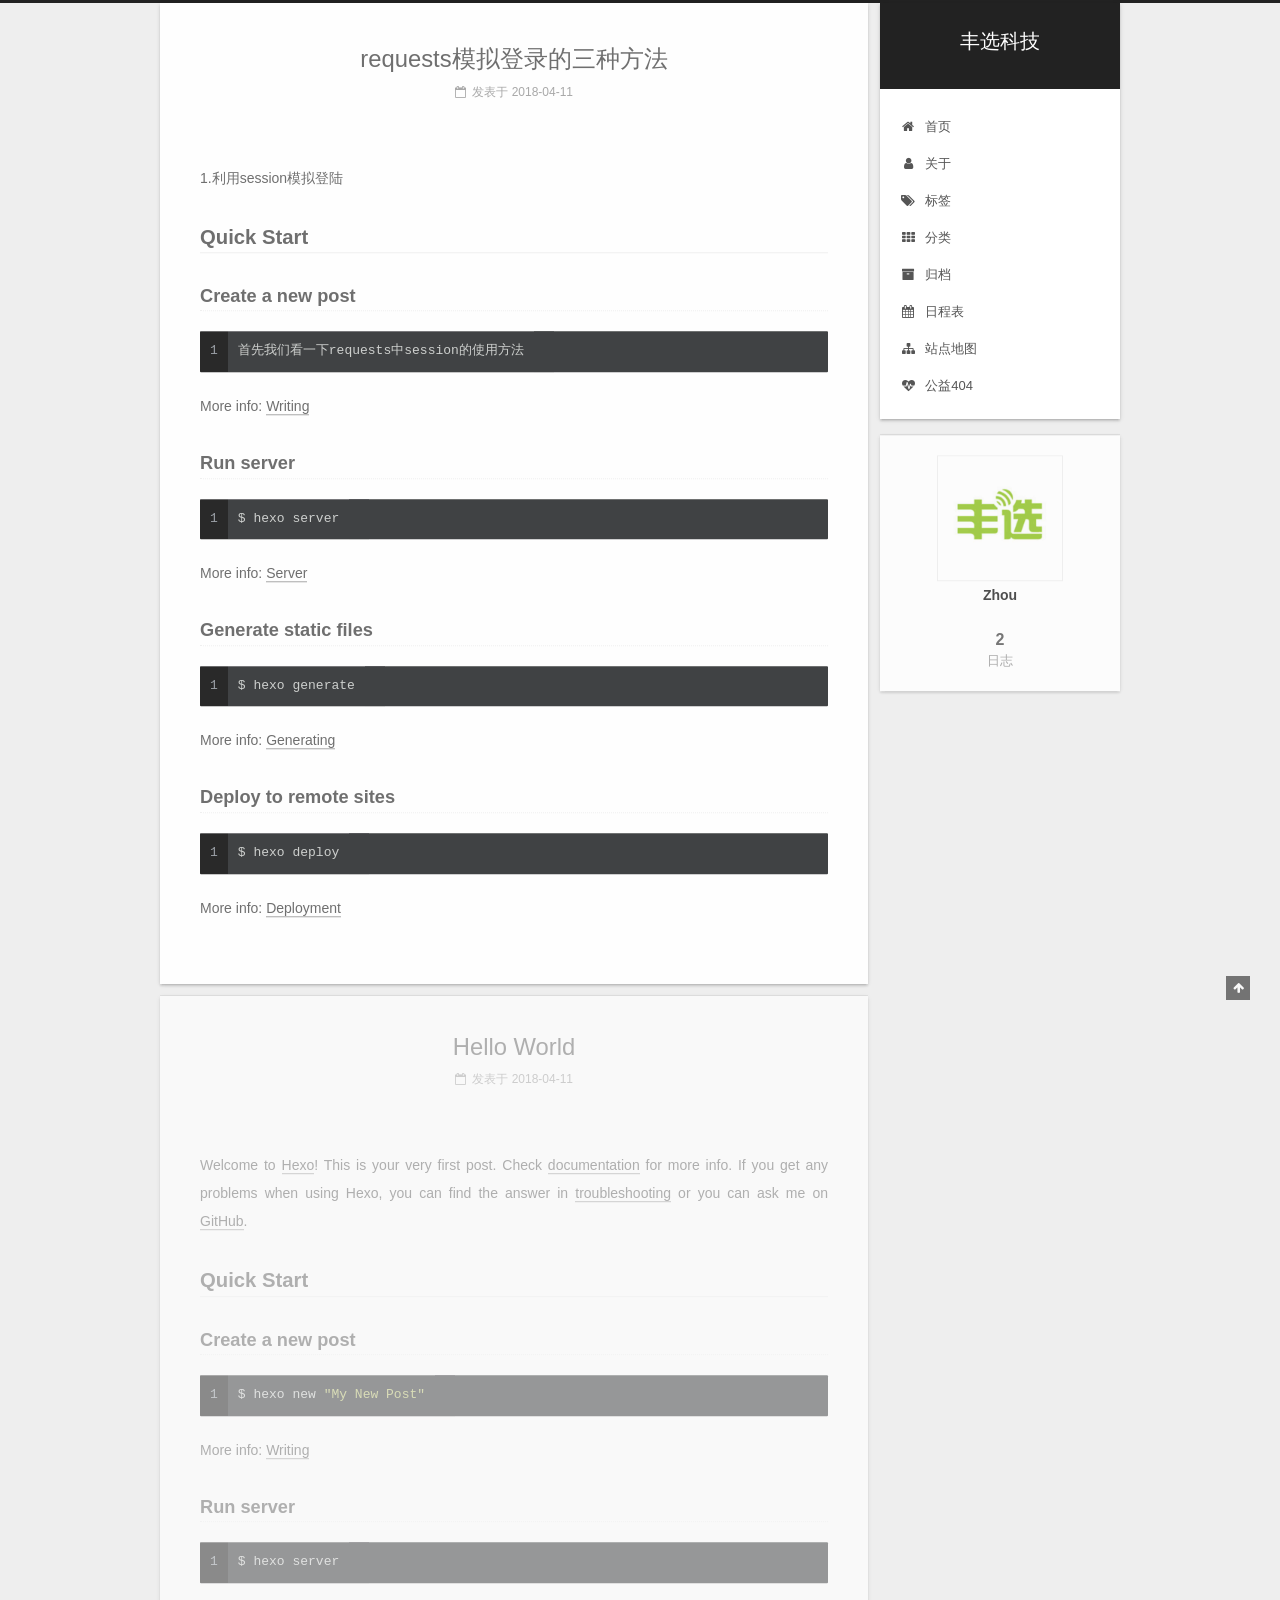
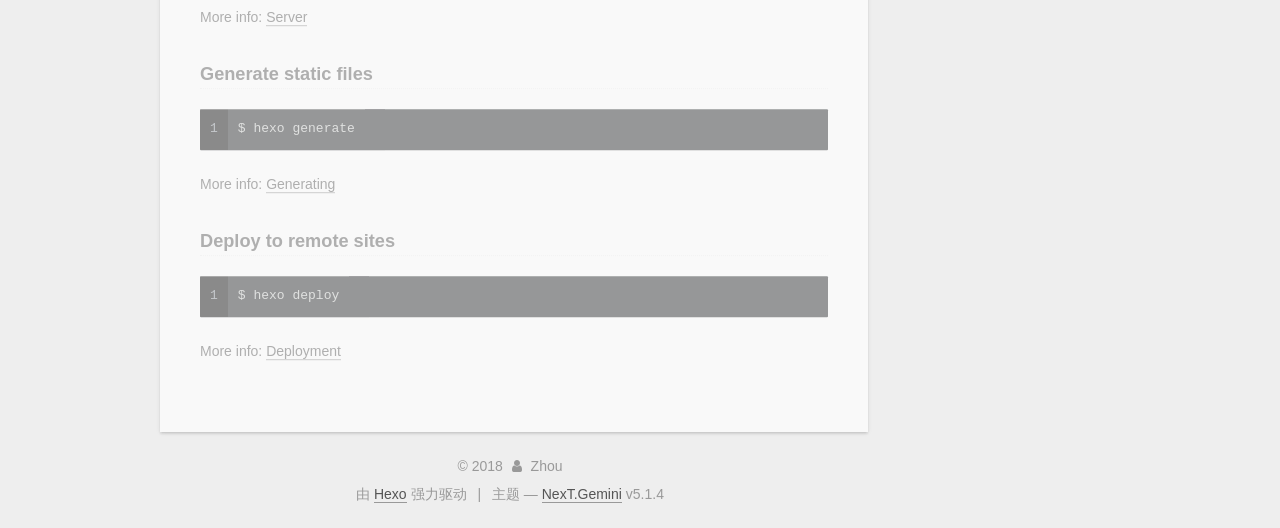
==== index.html @ ca6ec71e "Site updated: 2018-04-11 14:14:42" ====
<!DOCTYPE html>



  


<html class="theme-next gemini use-motion" lang="zh-Hans">
<head>
  <meta charset="UTF-8"/>
<meta http-equiv="X-UA-Compatible" content="IE=edge" />
<meta name="viewport" content="width=device-width, initial-scale=1, maximum-scale=1"/>
<meta name="theme-color" content="#222">









<meta http-equiv="Cache-Control" content="no-transform" />
<meta http-equiv="Cache-Control" content="no-siteapp" />
















  
  
  <link href="/lib/fancybox/source/jquery.fancybox.css?v=2.1.5" rel="stylesheet" type="text/css" />







<link href="/lib/font-awesome/css/font-awesome.min.css?v=4.6.2" rel="stylesheet" type="text/css" />

<link href="/css/main.css?v=5.1.4" rel="stylesheet" type="text/css" />


  <link rel="apple-touch-icon" sizes="180x180" href="/images/apple-touch-icon-next.png?v=5.1.4">


  <link rel="icon" type="image/png" sizes="32x32" href="/images/favicon-32x32-next.png?v=5.1.4">


  <link rel="icon" type="image/png" sizes="16x16" href="/images/favicon-16x16-next.png?v=5.1.4">


  <link rel="mask-icon" href="/images/logo.svg?v=5.1.4" color="#222">





  <meta name="keywords" content="Hexo, NexT" />










<meta property="og:type" content="website">
<meta property="og:title" content="丰选科技">
<meta property="og:url" content="http://yoursite.com/index.html">
<meta property="og:site_name" content="丰选科技">
<meta property="og:locale" content="zh-Hans">
<meta name="twitter:card" content="summary">
<meta name="twitter:title" content="丰选科技">



<script type="text/javascript" id="hexo.configurations">
  var NexT = window.NexT || {};
  var CONFIG = {
    root: '/',
    scheme: 'Gemini',
    version: '5.1.4',
    sidebar: {"position":"right","display":"post","offset":12,"b2t":false,"scrollpercent":false,"onmobile":false},
    fancybox: true,
    tabs: true,
    motion: {"enable":true,"async":false,"transition":{"post_block":"fadeIn","post_header":"slideDownIn","post_body":"slideDownIn","coll_header":"slideLeftIn","sidebar":"slideUpIn"}},
    duoshuo: {
      userId: '0',
      author: '博主'
    },
    algolia: {
      applicationID: '',
      apiKey: '',
      indexName: '',
      hits: {"per_page":10},
      labels: {"input_placeholder":"Search for Posts","hits_empty":"We didn't find any results for the search: ${query}","hits_stats":"${hits} results found in ${time} ms"}
    }
  };
</script>



  <link rel="canonical" href="http://yoursite.com/"/>





  <title>丰选科技</title>
  








</head>

<body itemscope itemtype="http://schema.org/WebPage" lang="zh-Hans">

  
  
    
  

  <div class="container sidebar-position-right 
  page-home">
    <div class="headband"></div>

    <header id="header" class="header" itemscope itemtype="http://schema.org/WPHeader">
      <div class="header-inner"><div class="site-brand-wrapper">
  <div class="site-meta ">
    

    <div class="custom-logo-site-title">
      <a href="/"  class="brand" rel="start">
        <span class="logo-line-before"><i></i></span>
        <span class="site-title">丰选科技</span>
        <span class="logo-line-after"><i></i></span>
      </a>
    </div>
      
        <p class="site-subtitle"></p>
      
  </div>

  <div class="site-nav-toggle">
    <button>
      <span class="btn-bar"></span>
      <span class="btn-bar"></span>
      <span class="btn-bar"></span>
    </button>
  </div>
</div>

<nav class="site-nav">
  

  
    <ul id="menu" class="menu">
      
        
        <li class="menu-item menu-item-home">
          <a href="/" rel="section">
            
              <i class="menu-item-icon fa fa-fw fa-home"></i> <br />
            
            首页
          </a>
        </li>
      
        
        <li class="menu-item menu-item-about">
          <a href="/about/" rel="section">
            
              <i class="menu-item-icon fa fa-fw fa-user"></i> <br />
            
            关于
          </a>
        </li>
      
        
        <li class="menu-item menu-item-tags">
          <a href="/tags/" rel="section">
            
              <i class="menu-item-icon fa fa-fw fa-tags"></i> <br />
            
            标签
          </a>
        </li>
      
        
        <li class="menu-item menu-item-categories">
          <a href="/categories/" rel="section">
            
              <i class="menu-item-icon fa fa-fw fa-th"></i> <br />
            
            分类
          </a>
        </li>
      
        
        <li class="menu-item menu-item-archives">
          <a href="/archives/" rel="section">
            
              <i class="menu-item-icon fa fa-fw fa-archive"></i> <br />
            
            归档
          </a>
        </li>
      
        
        <li class="menu-item menu-item-schedule">
          <a href="/schedule/" rel="section">
            
              <i class="menu-item-icon fa fa-fw fa-calendar"></i> <br />
            
            日程表
          </a>
        </li>
      
        
        <li class="menu-item menu-item-sitemap">
          <a href="/sitemap.xml" rel="section">
            
              <i class="menu-item-icon fa fa-fw fa-sitemap"></i> <br />
            
            站点地图
          </a>
        </li>
      
        
        <li class="menu-item menu-item-commonweal">
          <a href="/404/" rel="section">
            
              <i class="menu-item-icon fa fa-fw fa-heartbeat"></i> <br />
            
            公益404
          </a>
        </li>
      

      
    </ul>
  

  
</nav>



 </div>
    </header>

    <main id="main" class="main">
      <div class="main-inner">
        <div class="content-wrap">
          <div id="content" class="content">
            
  <section id="posts" class="posts-expand">
    
      

  

  
  
  

  <article class="post post-type-normal" itemscope itemtype="http://schema.org/Article">
  
  
  
  <div class="post-block">
    <link itemprop="mainEntityOfPage" href="http://yoursite.com/2018/04/11/session/">

    <span hidden itemprop="author" itemscope itemtype="http://schema.org/Person">
      <meta itemprop="name" content="Zhou">
      <meta itemprop="description" content="">
      <meta itemprop="image" content="/uploads/touxiang.jpg">
    </span>

    <span hidden itemprop="publisher" itemscope itemtype="http://schema.org/Organization">
      <meta itemprop="name" content="丰选科技">
    </span>

    
      <header class="post-header">

        
        
          <h1 class="post-title" itemprop="name headline">
                
                <a class="post-title-link" href="/2018/04/11/session/" itemprop="url">requests模拟登录的三种方法</a></h1>
        

        <div class="post-meta">
          <span class="post-time">
            
              <span class="post-meta-item-icon">
                <i class="fa fa-calendar-o"></i>
              </span>
              
                <span class="post-meta-item-text">发表于</span>
              
              <time title="创建于" itemprop="dateCreated datePublished" datetime="2018-04-11T11:55:01+08:00">
                2018-04-11
              </time>
            

            

            
          </span>

          

          
            
          

          
          

          

          

          

        </div>
      </header>
    

    
    
    
    <div class="post-body" itemprop="articleBody">

      
      

      
        
          
            <p> 1.利用session模拟登陆</p>
<h2 id="Quick-Start"><a href="#Quick-Start" class="headerlink" title="Quick Start"></a>Quick Start</h2><h3 id="Create-a-new-post"><a href="#Create-a-new-post" class="headerlink" title="Create a new post"></a>Create a new post</h3><figure class="highlight bash"><table><tr><td class="gutter"><pre><span class="line">1</span><br></pre></td><td class="code"><pre><span class="line">首先我们看一下requests中session的使用方法</span><br></pre></td></tr></table></figure>
<p>More info: <a href="https://hexo.io/docs/writing.html" target="_blank" rel="noopener">Writing</a></p>
<h3 id="Run-server"><a href="#Run-server" class="headerlink" title="Run server"></a>Run server</h3><figure class="highlight bash"><table><tr><td class="gutter"><pre><span class="line">1</span><br></pre></td><td class="code"><pre><span class="line">$ hexo server</span><br></pre></td></tr></table></figure>
<p>More info: <a href="https://hexo.io/docs/server.html" target="_blank" rel="noopener">Server</a></p>
<h3 id="Generate-static-files"><a href="#Generate-static-files" class="headerlink" title="Generate static files"></a>Generate static files</h3><figure class="highlight bash"><table><tr><td class="gutter"><pre><span class="line">1</span><br></pre></td><td class="code"><pre><span class="line">$ hexo generate</span><br></pre></td></tr></table></figure>
<p>More info: <a href="https://hexo.io/docs/generating.html" target="_blank" rel="noopener">Generating</a></p>
<h3 id="Deploy-to-remote-sites"><a href="#Deploy-to-remote-sites" class="headerlink" title="Deploy to remote sites"></a>Deploy to remote sites</h3><figure class="highlight bash"><table><tr><td class="gutter"><pre><span class="line">1</span><br></pre></td><td class="code"><pre><span class="line">$ hexo deploy</span><br></pre></td></tr></table></figure>
<p>More info: <a href="https://hexo.io/docs/deployment.html" target="_blank" rel="noopener">Deployment</a></p>

          
        
      
    </div>
    
    
    

    

    

    

    <footer class="post-footer">
      

      

      

      
      
        <div class="post-eof"></div>
      
    </footer>
  </div>
  
  
  
  </article>


    
      

  

  
  
  

  <article class="post post-type-normal" itemscope itemtype="http://schema.org/Article">
  
  
  
  <div class="post-block">
    <link itemprop="mainEntityOfPage" href="http://yoursite.com/2018/04/11/hello-world/">

    <span hidden itemprop="author" itemscope itemtype="http://schema.org/Person">
      <meta itemprop="name" content="Zhou">
      <meta itemprop="description" content="">
      <meta itemprop="image" content="/uploads/touxiang.jpg">
    </span>

    <span hidden itemprop="publisher" itemscope itemtype="http://schema.org/Organization">
      <meta itemprop="name" content="丰选科技">
    </span>

    
      <header class="post-header">

        
        
          <h1 class="post-title" itemprop="name headline">
                
                <a class="post-title-link" href="/2018/04/11/hello-world/" itemprop="url">Hello World</a></h1>
        

        <div class="post-meta">
          <span class="post-time">
            
              <span class="post-meta-item-icon">
                <i class="fa fa-calendar-o"></i>
              </span>
              
                <span class="post-meta-item-text">发表于</span>
              
              <time title="创建于" itemprop="dateCreated datePublished" datetime="2018-04-11T11:30:11+08:00">
                2018-04-11
              </time>
            

            

            
          </span>

          

          
            
          

          
          

          

          

          

        </div>
      </header>
    

    
    
    
    <div class="post-body" itemprop="articleBody">

      
      

      
        
          
            <p>Welcome to <a href="https://hexo.io/" target="_blank" rel="noopener">Hexo</a>! This is your very first post. Check <a href="https://hexo.io/docs/" target="_blank" rel="noopener">documentation</a> for more info. If you get any problems when using Hexo, you can find the answer in <a href="https://hexo.io/docs/troubleshooting.html" target="_blank" rel="noopener">troubleshooting</a> or you can ask me on <a href="https://github.com/hexojs/hexo/issues" target="_blank" rel="noopener">GitHub</a>.</p>
<h2 id="Quick-Start"><a href="#Quick-Start" class="headerlink" title="Quick Start"></a>Quick Start</h2><h3 id="Create-a-new-post"><a href="#Create-a-new-post" class="headerlink" title="Create a new post"></a>Create a new post</h3><figure class="highlight bash"><table><tr><td class="gutter"><pre><span class="line">1</span><br></pre></td><td class="code"><pre><span class="line">$ hexo new <span class="string">"My New Post"</span></span><br></pre></td></tr></table></figure>
<p>More info: <a href="https://hexo.io/docs/writing.html" target="_blank" rel="noopener">Writing</a></p>
<h3 id="Run-server"><a href="#Run-server" class="headerlink" title="Run server"></a>Run server</h3><figure class="highlight bash"><table><tr><td class="gutter"><pre><span class="line">1</span><br></pre></td><td class="code"><pre><span class="line">$ hexo server</span><br></pre></td></tr></table></figure>
<p>More info: <a href="https://hexo.io/docs/server.html" target="_blank" rel="noopener">Server</a></p>
<h3 id="Generate-static-files"><a href="#Generate-static-files" class="headerlink" title="Generate static files"></a>Generate static files</h3><figure class="highlight bash"><table><tr><td class="gutter"><pre><span class="line">1</span><br></pre></td><td class="code"><pre><span class="line">$ hexo generate</span><br></pre></td></tr></table></figure>
<p>More info: <a href="https://hexo.io/docs/generating.html" target="_blank" rel="noopener">Generating</a></p>
<h3 id="Deploy-to-remote-sites"><a href="#Deploy-to-remote-sites" class="headerlink" title="Deploy to remote sites"></a>Deploy to remote sites</h3><figure class="highlight bash"><table><tr><td class="gutter"><pre><span class="line">1</span><br></pre></td><td class="code"><pre><span class="line">$ hexo deploy</span><br></pre></td></tr></table></figure>
<p>More info: <a href="https://hexo.io/docs/deployment.html" target="_blank" rel="noopener">Deployment</a></p>

          
        
      
    </div>
    
    
    

    

    

    

    <footer class="post-footer">
      

      

      

      
      
        <div class="post-eof"></div>
      
    </footer>
  </div>
  
  
  
  </article>


    
  </section>

  


          </div>
          


          

        </div>
        
          
  
  <div class="sidebar-toggle">
    <div class="sidebar-toggle-line-wrap">
      <span class="sidebar-toggle-line sidebar-toggle-line-first"></span>
      <span class="sidebar-toggle-line sidebar-toggle-line-middle"></span>
      <span class="sidebar-toggle-line sidebar-toggle-line-last"></span>
    </div>
  </div>

  <aside id="sidebar" class="sidebar">
    
    <div class="sidebar-inner">

      

      

      <section class="site-overview-wrap sidebar-panel sidebar-panel-active">
        <div class="site-overview">
          <div class="site-author motion-element" itemprop="author" itemscope itemtype="http://schema.org/Person">
            
              <img class="site-author-image" itemprop="image"
                src="/uploads/touxiang.jpg"
                alt="Zhou" />
            
              <p class="site-author-name" itemprop="name">Zhou</p>
              <p class="site-description motion-element" itemprop="description"></p>
          </div>

          <nav class="site-state motion-element">

            
              <div class="site-state-item site-state-posts">
              
                <a href="/archives/">
              
                  <span class="site-state-item-count">2</span>
                  <span class="site-state-item-name">日志</span>
                </a>
              </div>
            

            

            

          </nav>

          

          

          
          

          
          

          

        </div>
      </section>

      

      

    </div>
  </aside>


        
      </div>
    </main>

    <footer id="footer" class="footer">
      <div class="footer-inner">
        <div class="copyright">&copy; <span itemprop="copyrightYear">2018</span>
  <span class="with-love">
    <i class="fa fa-user"></i>
  </span>
  <span class="author" itemprop="copyrightHolder">Zhou</span>

  
</div>


  <div class="powered-by">由 <a class="theme-link" target="_blank" href="https://hexo.io">Hexo</a> 强力驱动</div>



  <span class="post-meta-divider">|</span>



  <div class="theme-info">主题 &mdash; <a class="theme-link" target="_blank" href="https://github.com/iissnan/hexo-theme-next">NexT.Gemini</a> v5.1.4</div>




        







        
      </div>
    </footer>

    
      <div class="back-to-top">
        <i class="fa fa-arrow-up"></i>
        
      </div>
    

    

  </div>

  

<script type="text/javascript">
  if (Object.prototype.toString.call(window.Promise) !== '[object Function]') {
    window.Promise = null;
  }
</script>









  












  
  
    <script type="text/javascript" src="/lib/jquery/index.js?v=2.1.3"></script>
  

  
  
    <script type="text/javascript" src="/lib/fastclick/lib/fastclick.min.js?v=1.0.6"></script>
  

  
  
    <script type="text/javascript" src="/lib/jquery_lazyload/jquery.lazyload.js?v=1.9.7"></script>
  

  
  
    <script type="text/javascript" src="/lib/velocity/velocity.min.js?v=1.2.1"></script>
  

  
  
    <script type="text/javascript" src="/lib/velocity/velocity.ui.min.js?v=1.2.1"></script>
  

  
  
    <script type="text/javascript" src="/lib/fancybox/source/jquery.fancybox.pack.js?v=2.1.5"></script>
  


  


  <script type="text/javascript" src="/js/src/utils.js?v=5.1.4"></script>

  <script type="text/javascript" src="/js/src/motion.js?v=5.1.4"></script>



  
  


  <script type="text/javascript" src="/js/src/affix.js?v=5.1.4"></script>

  <script type="text/javascript" src="/js/src/schemes/pisces.js?v=5.1.4"></script>



  

  


  <script type="text/javascript" src="/js/src/bootstrap.js?v=5.1.4"></script>



  


  




	





  





  












  





  

  

  

  
  

  

  

  

</body>
</html>
---- css/main.css ----
/* normalize.css v3.0.2 | MIT License | git.io/normalize */
html {
  font-family: sans-serif; /* 1 */
  -ms-text-size-adjust: 100%; /* 2 */
  -webkit-text-size-adjust: 100%; /* 2 */
}
body {
  margin: 0;
}
article,
aside,
details,
figcaption,
figure,
footer,
header,
hgroup,
main,
menu,
nav,
section,
summary {
  display: block;
}
audio,
canvas,
progress,
video {
  display: inline-block; /* 1 */
  vertical-align: baseline; /* 2 */
}
audio:not([controls]) {
  display: none;
  height: 0;
}
[hidden],
template {
  display: none;
}
a {
  background-color: transparent;
}
a:active,
a:hover {
  outline: 0;
}
abbr[title] {
  border-bottom: 1px dotted;
}
b,
strong {
  font-weight: bold;
}
dfn {
  font-style: italic;
}
h1 {
  font-size: 2em;
  margin: 0.67em 0;
}
mark {
  background: #ff0;
  color: #000;
}
small {
  font-size: 80%;
}
sub,
sup {
  font-size: 75%;
  line-height: 0;
  position: relative;
  vertical-align: baseline;
}
sup {
  top: -0.5em;
}
sub {
  bottom: -0.25em;
}
img {
  border: 0;
}
svg:not(:root) {
  overflow: hidden;
}
figure {
  margin: 1em 40px;
}
hr {
  -moz-box-sizing: content-box;
  box-sizing: content-box;
  height: 0;
}
pre {
  overflow: auto;
}
code,
kbd,
pre,
samp {
  font-family: monospace, monospace;
  font-size: 1em;
}
button,
input,
optgroup,
select,
textarea {
  color: inherit; /* 1 */
  font: inherit; /* 2 */
  margin: 0; /* 3 */
}
button {
  overflow: visible;
}
button,
select {
  text-transform: none;
}
button,
html input[type="button"],
input[type="reset"],
input[type="submit"] {
  -webkit-appearance: button; /* 2 */
  cursor: pointer; /* 3 */
}
button[disabled],
html input[disabled] {
  cursor: default;
}
button::-moz-focus-inner,
input::-moz-focus-inner {
  border: 0;
  padding: 0;
}
input {
  line-height: normal;
}
input[type="checkbox"],
input[type="radio"] {
  box-sizing: border-box; /* 1 */
  padding: 0; /* 2 */
}
input[type="number"]::-webkit-inner-spin-button,
input[type="number"]::-webkit-outer-spin-button {
  height: auto;
}
input[type="search"] {
  -webkit-appearance: textfield; /* 1 */
  -moz-box-sizing: content-box;
  -webkit-box-sizing: content-box; /* 2 */
  box-sizing: content-box;
}
input[type="search"]::-webkit-search-cancel-button,
input[type="search"]::-webkit-search-decoration {
  -webkit-appearance: none;
}
fieldset {
  border: 1px solid #c0c0c0;
  margin: 0 2px;
  padding: 0.35em 0.625em 0.75em;
}
legend {
  border: 0; /* 1 */
  padding: 0; /* 2 */
}
textarea {
  overflow: auto;
}
optgroup {
  font-weight: bold;
}
table {
  border-collapse: collapse;
  border-spacing: 0;
}
td,
th {
  padding: 0;
}
::selection {
  background: #262a30;
  color: #fff;
}
body {
  position: relative;
  font-family: 'Lato', "PingFang SC", "Microsoft YaHei", sans-serif;
  font-size: 14px;
  line-height: 2;
  color: #555;
  background: #eee;
}
@media (max-width: 767px) {
  body {
    padding-right: 0 !important;
  }
}
@media (min-width: 768px) and (max-width: 991px) {
  body {
    padding-right: 0 !important;
  }
}
@media (min-width: 1600px) {
  body {
    font-size: 16px;
  }
}
h1,
h2,
h3,
h4,
h5,
h6 {
  margin: 0;
  padding: 0;
  font-weight: bold;
  line-height: 1.5;
  font-family: 'Lato', "PingFang SC", "Microsoft YaHei", sans-serif;
}
h2,
h3,
h4,
h5,
h6 {
  margin: 20px 0 15px;
}
h1 {
  font-size: 22px;
}
@media (max-width: 767px) {
  h1 {
    font-size: 18px;
  }
}
h2 {
  font-size: 20px;
}
@media (max-width: 767px) {
  h2 {
    font-size: 16px;
  }
}
h3 {
  font-size: 18px;
}
@media (max-width: 767px) {
  h3 {
    font-size: 14px;
  }
}
h4 {
  font-size: 16px;
}
@media (max-width: 767px) {
  h4 {
    font-size: 12px;
  }
}
h5 {
  font-size: 14px;
}
@media (max-width: 767px) {
  h5 {
    font-size: 10px;
  }
}
h6 {
  font-size: 12px;
}
@media (max-width: 767px) {
  h6 {
    font-size: 8px;
  }
}
p {
  margin: 0 0 20px 0;
}
a {
  color: #555;
  text-decoration: none;
  outline: none;
  border-bottom: 1px solid #999;
  word-wrap: break-word;
}
a:hover {
  color: #222;
  border-bottom-color: #222;
}
blockquote {
  margin: 0;
  padding: 0;
}
img {
  display: block;
  margin: auto;
  max-width: 100%;
  height: auto;
}
hr {
  margin: 40px 0;
  height: 3px;
  border: none;
  background-color: #ddd;
  background-image: repeating-linear-gradient(-45deg, #fff, #fff 4px, transparent 4px, transparent 8px);
}
blockquote {
  padding: 0 15px;
  color: #666;
  border-left: 4px solid #ddd;
}
blockquote cite::before {
  content: "-";
  padding: 0 5px;
}
dt {
  font-weight: 700;
}
dd {
  margin: 0;
  padding: 0;
}
kbd {
  border: 1px solid #ccc;
  border-radius: 0.2em;
  box-shadow: 0.1em 0.1em 0.2em rgba(0,0,0,0.1);
  background-color: #f9f9f9;
  font-family: inherit;
  background-image: -webkit-linear-gradient(top, #eee, #fff, #eee);
  padding: 0.1em 0.3em;
  white-space: nowrap;
}
.text-left {
  text-align: left;
}
.text-center {
  text-align: center;
}
.text-right {
  text-align: right;
}
.text-justify {
  text-align: justify;
}
.text-nowrap {
  white-space: nowrap;
}
.text-lowercase {
  text-transform: lowercase;
}
.text-uppercase {
  text-transform: uppercase;
}
.text-capitalize {
  text-transform: capitalize;
}
.center-block {
  display: block;
  margin-left: auto;
  margin-right: auto;
}
.clearfix:before,
.clearfix:after {
  content: " ";
  display: table;
}
.clearfix:after {
  clear: both;
}
.pullquote {
  width: 45%;
}
.pullquote.left {
  float: left;
  margin-left: 5px;
  margin-right: 10px;
}
.pullquote.right {
  float: right;
  margin-left: 10px;
  margin-right: 5px;
}
.affix.affix.affix {
  position: fixed;
}
.translation {
  margin-top: -20px;
  font-size: 14px;
  color: #999;
}
.scrollbar-measure {
  width: 100px;
  height: 100px;
  overflow: scroll;
  position: absolute;
  top: -9999px;
}
.use-motion .motion-element {
  opacity: 0;
}
table {
  margin: 20px 0;
  width: 100%;
  border-collapse: collapse;
  border-spacing: 0;
  border: 1px solid #ddd;
  font-size: 14px;
  table-layout: fixed;
  word-wrap: break-all;
}
table>tbody>tr:nth-of-type(odd) {
  background-color: #f9f9f9;
}
table>tbody>tr:hover {
  background-color: #f5f5f5;
}
caption,
th,
td {
  padding: 8px;
  text-align: left;
  vertical-align: middle;
  font-weight: normal;
}
th,
td {
  border-bottom: 3px solid #ddd;
  border-right: 1px solid #eee;
}
th {
  padding-bottom: 10px;
  font-weight: 700;
}
td {
  border-bottom-width: 1px;
}
html,
body {
  height: 100%;
}
.container {
  position: relative;
  min-height: 100%;
}
.header-inner {
  margin: 0 auto;
  padding: 100px 0 70px;
  width: calc(100% - 252px);
}
@media (min-width: 1600px) {
  .container .header-inner {
    width: 900px;
  }
}
.main {
  padding-bottom: 150px;
}
.main-inner {
  margin: 0 auto;
  width: calc(100% - 252px);
}
@media (min-width: 1600px) {
  .container .main-inner {
    width: 900px;
  }
}
.footer {
  position: absolute;
  left: 0;
  bottom: 0;
  width: 100%;
  min-height: 50px;
}
.footer-inner {
  box-sizing: border-box;
  margin: 20px auto;
  width: calc(100% - 252px);
}
@media (min-width: 1600px) {
  .container .footer-inner {
    width: 900px;
  }
}
pre,
.highlight {
  overflow: auto;
  margin: 20px 0;
  padding: 0;
  font-size: 13px;
  color: #c5c8c6;
  background: #1d1f21;
  line-height: 1.6;
}
pre,
code {
  font-family: consolas, Menlo, "PingFang SC", "Microsoft YaHei", monospace;
}
code {
  padding: 2px 4px;
  word-wrap: break-word;
  color: #555;
  background: #eee;
  border-radius: 3px;
  font-size: 13px;
}
pre {
  padding: 10px;
}
pre code {
  padding: 0;
  color: #c5c8c6;
  background: none;
  text-shadow: none;
}
.highlight {
  border-radius: 1px;
}
.highlight pre {
  border: none;
  margin: 0;
  padding: 10px 0;
}
.highlight table {
  margin: 0;
  width: auto;
  border: none;
}
.highlight td {
  border: none;
  padding: 0;
}
.highlight figcaption {
  font-size: 1em;
  color: #c5c8c6;
  line-height: 1em;
  margin-bottom: 1em;
}
.highlight figcaption:before,
.highlight figcaption:after {
  content: " ";
  display: table;
}
.highlight figcaption:after {
  clear: both;
}
.highlight figcaption a {
  float: right;
  color: #c5c8c6;
}
.highlight figcaption a:hover {
  border-bottom-color: #c5c8c6;
}
.highlight .gutter pre {
  padding-left: 10px;
  padding-right: 10px;
  color: #888f96;
  text-align: right;
  background-color: #000;
}
.highlight .code pre {
  width: 100%;
  padding-left: 10px;
  padding-right: 10px;
  background-color: #1d1f21;
}
.highlight .line {
  height: 20px;
}
.gutter {
  -webkit-user-select: none;
  -moz-user-select: none;
  -ms-user-select: none;
  user-select: none;
}
.gist table {
  width: auto;
}
.gist table td {
  border: none;
}
pre .deletion {
  background: #008000;
}
pre .addition {
  background: #800000;
}
pre .meta {
  color: #b294bb;
}
pre .comment {
  color: #969896;
}
pre .variable,
pre .attribute,
pre .tag,
pre .regexp,
pre .ruby .constant,
pre .xml .tag .title,
pre .xml .pi,
pre .xml .doctype,
pre .html .doctype,
pre .css .id,
pre .css .class,
pre .css .pseudo {
  color: #c66;
}
pre .number,
pre .preprocessor,
pre .built_in,
pre .literal,
pre .params,
pre .constant,
pre .command {
  color: #de935f;
}
pre .ruby .class .title,
pre .css .rules .attribute,
pre .string,
pre .value,
pre .inheritance,
pre .header,
pre .ruby .symbol,
pre .xml .cdata,
pre .special,
pre .number,
pre .formula {
  color: #b5bd68;
}
pre .title,
pre .css .hexcolor {
  color: #8abeb7;
}
pre .function,
pre .python .decorator,
pre .python .title,
pre .ruby .function .title,
pre .ruby .title .keyword,
pre .perl .sub,
pre .javascript .title,
pre .coffeescript .title {
  color: #81a2be;
}
pre .keyword,
pre .javascript .function {
  color: #b294bb;
}
.full-image.full-image.full-image.full-image {
  border: none;
  max-width: 100%;
  width: auto;
  margin: 20px auto 25px;
}
@media (min-width: 992px) {
  .full-image.full-image.full-image.full-image {
    max-width: none;
    width: 118%;
    margin: 0 -9%;
  }
}
.blockquote-center,
.page-home .post-type-quote blockquote,
.page-post-detail .post-type-quote blockquote {
  position: relative;
  margin: 40px 0;
  padding: 0;
  border-left: none;
  text-align: center;
}
.blockquote-center::before,
.page-home .post-type-quote blockquote::before,
.page-post-detail .post-type-quote blockquote::before,
.blockquote-center::after,
.page-home .post-type-quote blockquote::after,
.page-post-detail .post-type-quote blockquote::after {
  position: absolute;
  content: ' ';
  display: block;
  width: 100%;
  height: 24px;
  opacity: 0.2;
  background-repeat: no-repeat;
  background-position: 0 -6px;
  background-size: 22px 22px;
}
.blockquote-center::before,
.page-home .post-type-quote blockquote::before,
.page-post-detail .post-type-quote blockquote::before {
  top: -20px;
  background-image: url("../images/quote-l.svg");
  border-top: 1px solid #ccc;
}
.blockquote-center::after,
.page-home .post-type-quote blockquote::after,
.page-post-detail .post-type-quote blockquote::after {
  bottom: -20px;
  background-image: url("../images/quote-r.svg");
  border-bottom: 1px solid #ccc;
  background-position: 100% 8px;
}
.blockquote-center p,
.page-home .post-type-quote blockquote p,
.page-post-detail .post-type-quote blockquote p,
.blockquote-center div,
.page-home .post-type-quote blockquote div,
.page-post-detail .post-type-quote blockquote div {
  text-align: center;
}
.post .post-body .group-picture img {
  box-sizing: border-box;
  padding: 0 3px;
  border: none;
}
.post .group-picture-row {
  overflow: hidden;
  margin-top: 6px;
}
.post .group-picture-row:first-child {
  margin-top: 0;
}
.post .group-picture-column {
  float: left;
}
.page-post-detail .post-body .group-picture-column {
  float: none;
  margin-top: 10px;
  width: auto !important;
}
.page-post-detail .post-body .group-picture-column img {
  margin: 0 auto;
}
.page-archive .group-picture-container {
  overflow: hidden;
}
.page-archive .group-picture-row {
  float: left;
}
.page-archive .group-picture-row:first-child {
  margin-top: 6px;
}
.page-archive .group-picture-column {
  max-width: 150px;
  max-height: 150px;
}
.post-body .note {
  position: relative;
  padding: 15px;
  margin-bottom: 20px;
  border: 1px solid #eee;
  border-left-width: 5px;
  border-radius: 3px;
}
.post-body .note h2,
.post-body .note h3,
.post-body .note h4,
.post-body .note h5,
.post-body .note h6 {
  margin-top: 0;
  margin-bottom: 0;
  border-bottom: initial;
  padding-top: 0 !important;
}
.post-body .note p:first-child,
.post-body .note ul:first-child,
.post-body .note ol:first-child,
.post-body .note table:first-child,
.post-body .note pre:first-child,
.post-body .note blockquote:first-child {
  margin-top: 0;
}
.post-body .note p:last-child,
.post-body .note ul:last-child,
.post-body .note ol:last-child,
.post-body .note table:last-child,
.post-body .note pre:last-child,
.post-body .note blockquote:last-child {
  margin-bottom: 0;
}
.post-body .note.default {
  border-left-color: #777;
}
.post-body .note.default h2,
.post-body .note.default h3,
.post-body .note.default h4,
.post-body .note.default h5,
.post-body .note.default h6 {
  color: #777;
}
.post-body .note.primary {
  border-left-color: #6f42c1;
}
.post-body .note.primary h2,
.post-body .note.primary h3,
.post-body .note.primary h4,
.post-body .note.primary h5,
.post-body .note.primary h6 {
  color: #6f42c1;
}
.post-body .note.info {
  border-left-color: #428bca;
}
.post-body .note.info h2,
.post-body .note.info h3,
.post-body .note.info h4,
.post-body .note.info h5,
.post-body .note.info h6 {
  color: #428bca;
}
.post-body .note.success {
  border-left-color: #5cb85c;
}
.post-body .note.success h2,
.post-body .note.success h3,
.post-body .note.success h4,
.post-body .note.success h5,
.post-body .note.success h6 {
  color: #5cb85c;
}
.post-body .note.warning {
  border-left-color: #f0ad4e;
}
.post-body .note.warning h2,
.post-body .note.warning h3,
.post-body .note.warning h4,
.post-body .note.warning h5,
.post-body .note.warning h6 {
  color: #f0ad4e;
}
.post-body .note.danger {
  border-left-color: #d9534f;
}
.post-body .note.danger h2,
.post-body .note.danger h3,
.post-body .note.danger h4,
.post-body .note.danger h5,
.post-body .note.danger h6 {
  color: #d9534f;
}
.post-body .label {
  display: inline;
  padding: 0 2px;
  white-space: nowrap;
}
.post-body .label.default {
  background-color: #f0f0f0;
}
.post-body .label.primary {
  background-color: #efe6f7;
}
.post-body .label.info {
  background-color: #e5f2f8;
}
.post-body .label.success {
  background-color: #e7f4e9;
}
.post-body .label.warning {
  background-color: #fcf6e1;
}
.post-body .label.danger {
  background-color: #fae8eb;
}
.post-body .tabs {
  position: relative;
  display: block;
  margin-bottom: 20px;
  padding-top: 10px;
}
.post-body .tabs ul.nav-tabs {
  margin: 0;
  padding: 0;
  display: flex;
  margin-bottom: -1px;
}
@media (max-width: 413px) {
  .post-body .tabs ul.nav-tabs {
    display: block;
    margin-bottom: 5px;
  }
}
.post-body .tabs ul.nav-tabs li.tab {
  list-style-type: none !important;
  margin: 0 0.25em 0 0;
  border-top: 3px solid transparent;
  border-left: 1px solid transparent;
  border-right: 1px solid transparent;
}
@media (max-width: 413px) {
  .post-body .tabs ul.nav-tabs li.tab {
    margin: initial;
    border-top: 1px solid transparent;
    border-left: 3px solid transparent;
    border-right: 1px solid transparent;
    border-bottom: 1px solid transparent;
  }
}
.post-body .tabs ul.nav-tabs li.tab a {
  outline: 0;
  border-bottom: initial;
  display: block;
  line-height: 1.8em;
  padding: 0.25em 0.75em;
  transition-duration: 0.2s;
  transition-timing-function: ease-out;
  transition-delay: 0s;
}
.post-body .tabs ul.nav-tabs li.tab a i {
  width: 1.285714285714286em;
}
.post-body .tabs ul.nav-tabs li.tab.active {
  border-top: 3px solid #fc6423;
  border-left: 1px solid #ddd;
  border-right: 1px solid #ddd;
  background-color: #fff;
}
@media (max-width: 413px) {
  .post-body .tabs ul.nav-tabs li.tab.active {
    border-top: 1px solid #ddd;
    border-left: 3px solid #fc6423;
    border-right: 1px solid #ddd;
    border-bottom: 1px solid #ddd;
  }
}
.post-body .tabs ul.nav-tabs li.tab.active a {
  cursor: default;
  color: #555;
}
.post-body .tabs .tab-content {
  background-color: #fff;
}
.post-body .tabs .tab-content .tab-pane {
  border: 1px solid #ddd;
  padding: 20px 20px 0 20px;
}
.post-body .tabs .tab-content .tab-pane:not(.active) {
  display: none !important;
}
.post-body .tabs .tab-content .tab-pane.active {
  display: block !important;
}
.btn {
  display: inline-block;
  padding: 0 20px;
  font-size: 14px;
  color: #555;
  background: #fff;
  border: 2px solid #555;
  text-decoration: none;
  border-radius: 2px;
  transition-property: background-color;
  transition-duration: 0.2s;
  transition-timing-function: ease-in-out;
  transition-delay: 0s;
  line-height: 2;
}
.btn:hover {
  border-color: #222;
  color: #fff;
  background: #222;
}
.btn +.btn {
  margin: 0 0 8px 8px;
}
.btn .fa-fw {
  width: 1.285714285714286em;
  text-align: left;
}
.btn-bar {
  display: block;
  width: 22px;
  height: 2px;
  background: #555;
  border-radius: 1px;
}
.btn-bar+.btn-bar {
  margin-top: 4px;
}
.pagination {
  margin: 120px 0 40px;
  text-align: center;
  border-top: 1px solid #eee;
}
.page-number-basic,
.pagination .prev,
.pagination .next,
.pagination .page-number,
.pagination .space {
  display: inline-block;
  position: relative;
  top: -1px;
  margin: 0 10px;
  padding: 0 11px;
}
@media (max-width: 767px) {
  .page-number-basic,
  .pagination .prev,
  .pagination .next,
  .pagination .page-number,
  .pagination .space {
    margin: 0 5px;
  }
}
.pagination .prev,
.pagination .next,
.pagination .page-number {
  border-bottom: 0;
  border-top: 1px solid #eee;
  transition-property: border-color;
  transition-duration: 0.2s;
  transition-timing-function: ease-in-out;
  transition-delay: 0s;
}
.pagination .prev:hover,
.pagination .next:hover,
.pagination .page-number:hover {
  border-top-color: #222;
}
.pagination .space {
  padding: 0;
  margin: 0;
}
.pagination .prev {
  margin-left: 0;
}
.pagination .next {
  margin-right: 0;
}
.pagination .page-number.current {
  color: #fff;
  background: #ccc;
  border-top-color: #ccc;
}
@media (max-width: 767px) {
  .pagination {
    border-top: none;
  }
  .pagination .prev,
  .pagination .next,
  .pagination .page-number {
    margin-bottom: 10px;
    border-top: 0;
    border-bottom: 1px solid #eee;
    padding: 0 10px;
  }
  .pagination .prev:hover,
  .pagination .next:hover,
  .pagination .page-number:hover {
    border-bottom-color: #222;
  }
}
.comments {
  margin: 60px 20px 0;
}
.tag-cloud {
  text-align: center;
}
.tag-cloud a {
  display: inline-block;
  margin: 10px;
}
.back-to-top {
  box-sizing: border-box;
  position: fixed;
  bottom: -100px;
  right: 30px;
  z-index: 1050;
  padding: 0 6px;
  width: 24px;
  background: #222;
  font-size: 12px;
  opacity: 0.6;
  color: #fff;
  cursor: pointer;
  text-align: center;
  -webkit-transform: translateZ(0);
  transition-property: bottom;
  transition-duration: 0.2s;
  transition-timing-function: ease-in-out;
  transition-delay: 0s;
}
@media (min-width: 768px) and (max-width: 991px) {
  .back-to-top {
    display: none !important;
  }
}
@media (max-width: 767px) {
  .back-to-top {
    display: none !important;
  }
}
.back-to-top.back-to-top-on {
  bottom: 30px;
}
.header {
  background: transparent;
}
.header-inner {
  position: relative;
}
.headband {
  height: 3px;
  background: #222;
}
.site-meta {
  margin: 0;
  text-align: center;
}
@media (max-width: 767px) {
  .site-meta {
    text-align: center;
  }
}
.brand {
  position: relative;
  display: inline-block;
  padding: 0 40px;
  color: #fff;
  background: #222;
  border-bottom: none;
}
.brand:hover {
  color: #fff;
}
.logo {
  display: inline-block;
  margin-right: 5px;
  line-height: 36px;
  vertical-align: top;
}
.site-title {
  display: inline-block;
  vertical-align: top;
  line-height: 36px;
  font-size: 20px;
  font-weight: normal;
  font-family: 'Lato', "PingFang SC", "Microsoft YaHei", sans-serif;
}
.site-subtitle {
  margin-top: 10px;
  font-size: 13px;
  color: #ddd;
}
.use-motion .brand {
  opacity: 0;
}
.use-motion .logo,
.use-motion .site-title,
.use-motion .site-subtitle {
  opacity: 0;
  position: relative;
  top: -10px;
}
.site-nav-toggle {
  display: none;
  position: absolute;
  top: 10px;
  left: 10px;
}
@media (max-width: 767px) {
  .site-nav-toggle {
    display: block;
  }
}
.site-nav-toggle button {
  margin-top: 2px;
  padding: 9px 10px;
  background: transparent;
  border: none;
}
@media (max-width: 767px) {
  .site-nav {
    display: none;
    margin: 0 -10px;
    padding: 0 10px;
    clear: both;
    border-top: 1px solid #ddd;
  }
}
@media (min-width: 768px) and (max-width: 991px) {
  .site-nav {
    display: block !important;
  }
}
@media (min-width: 992px) {
  .site-nav {
    display: block !important;
  }
}
.menu {
  margin-top: 20px;
  padding-left: 0;
  text-align: center;
}
.menu .menu-item {
  display: inline-block;
  margin: 0 10px;
  list-style: none;
}
@media screen and (max-width: 767px) {
  .menu .menu-item {
    margin-top: 10px;
  }
}
.menu .menu-item a {
  display: block;
  font-size: 13px;
  line-height: inherit;
  border-bottom: 1px solid transparent;
  transition-property: border-color;
  transition-duration: 0.2s;
  transition-timing-function: ease-in-out;
  transition-delay: 0s;
}
.menu .menu-item a:hover,
.menu-item-active a {
  border-bottom-color: #222;
}
.menu .menu-item .fa {
  margin-right: 5px;
}
.use-motion .menu-item {
  opacity: 0;
}
.post-body {
  font-family: 'Lato', "PingFang SC", "Microsoft YaHei", sans-serif;
}
@media (max-width: 767px) {
  .post-body {
    word-break: break-word;
  }
}
.post-body .fancybox img {
  display: block !important;
  margin: 0 auto;
  cursor: pointer;
  cursor: zoom-in;
  cursor: -webkit-zoom-in;
}
.post-body .image-caption,
.post-body .figure .caption {
  margin: -20px auto 15px;
  text-align: center;
  font-size: 14px;
  color: #999;
  font-weight: bold;
  line-height: 1;
}
.post-sticky-flag {
  display: inline-block;
  font-size: 16px;
  -ms-transform: rotate(30deg);
  -webkit-transform: rotate(30deg);
  -moz-transform: rotate(30deg);
  -ms-transform: rotate(30deg);
  -o-transform: rotate(30deg);
  transform: rotate(30deg);
}
.use-motion .post-block,
.use-motion .pagination,
.use-motion .comments {
  opacity: 0;
}
.use-motion .post-header {
  opacity: 0;
}
.use-motion .post-body {
  opacity: 0;
}
.use-motion .collection-title {
  opacity: 0;
}
.posts-expand {
  padding-top: 40px;
}
@media (max-width: 767px) {
  .posts-expand {
    margin: 0 20px;
  }
  .post-body pre .gutter pre {
    padding-right: 10px;
  }
  .post-body .highlight {
    margin-left: 0px;
    margin-right: 0px;
    padding: 0;
  }
  .post-body .highlight .gutter pre {
    padding-right: 10px;
  }
}
@media (min-width: 992px) {
  .posts-expand .post-body {
    text-align: justify;
  }
}
.posts-expand .post-body h2,
.posts-expand .post-body h3,
.posts-expand .post-body h4,
.posts-expand .post-body h5,
.posts-expand .post-body h6 {
  padding-top: 10px;
}
.posts-expand .post-body h2 .header-anchor,
.posts-expand .post-body h3 .header-anchor,
.posts-expand .post-body h4 .header-anchor,
.posts-expand .post-body h5 .header-anchor,
.posts-expand .post-body h6 .header-anchor {
  float: right;
  margin-left: 10px;
  color: #ccc;
  border-bottom-style: none;
  visibility: hidden;
}
.posts-expand .post-body h2 .header-anchor:hover,
.posts-expand .post-body h3 .header-anchor:hover,
.posts-expand .post-body h4 .header-anchor:hover,
.posts-expand .post-body h5 .header-anchor:hover,
.posts-expand .post-body h6 .header-anchor:hover {
  color: inherit;
}
.posts-expand .post-body h2:hover .header-anchor,
.posts-expand .post-body h3:hover .header-anchor,
.posts-expand .post-body h4:hover .header-anchor,
.posts-expand .post-body h5:hover .header-anchor,
.posts-expand .post-body h6:hover .header-anchor {
  visibility: visible;
}
.posts-expand .post-body ul li {
  list-style: circle;
}
.posts-expand .post-body img {
  box-sizing: border-box;
  margin: auto;
  padding: 3px;
  border: 1px solid #ddd;
}
.posts-expand .post-body .fancybox img {
  margin: 0 auto 25px;
}
@media (max-width: 767px) {
  .posts-collapse {
    margin: 0 20px;
  }
  .posts-collapse .post-title,
  .posts-collapse .post-meta {
    display: block;
    width: auto;
    text-align: left;
  }
}
.posts-collapse {
  position: relative;
  z-index: 1010;
  margin-left: 55px;
}
.posts-collapse::after {
  content: " ";
  position: absolute;
  top: 20px;
  left: 0;
  margin-left: -2px;
  width: 4px;
  height: 100%;
  background: #f5f5f5;
  z-index: -1;
}
@media (max-width: 767px) {
  .posts-collapse {
    margin: 0 20px;
  }
}
.posts-collapse .collection-title {
  position: relative;
  margin: 60px 0;
}
.posts-collapse .collection-title h1,
.posts-collapse .collection-title h2 {
  margin-left: 20px;
}
.posts-collapse .collection-title small {
  color: #bbb;
  margin-left: 5px;
}
.posts-collapse .collection-title::before {
  content: " ";
  position: absolute;
  left: 0;
  top: 50%;
  margin-left: -4px;
  margin-top: -4px;
  width: 8px;
  height: 8px;
  background: #bbb;
  border-radius: 50%;
}
.posts-collapse .post {
  margin: 30px 0;
}
.posts-collapse .post-header {
  position: relative;
  transition-duration: 0.2s;
  transition-timing-function: ease-in-out;
  transition-delay: 0s;
  transition-property: border;
  border-bottom: 1px dashed #ccc;
}
.posts-collapse .post-header::before {
  content: " ";
  position: absolute;
  left: 0;
  top: 12px;
  width: 6px;
  height: 6px;
  margin-left: -4px;
  background: #bbb;
  border-radius: 50%;
  border: 1px solid #fff;
  transition-duration: 0.2s;
  transition-timing-function: ease-in-out;
  transition-delay: 0s;
  transition-property: background;
}
.posts-collapse .post-header:hover {
  border-bottom-color: #666;
}
.posts-collapse .post-header:hover::before {
  background: #222;
}
.posts-collapse .post-meta {
  position: absolute;
  font-size: 12px;
  left: 20px;
  top: 5px;
}
.posts-collapse .post-comments-count {
  display: none;
}
.posts-collapse .post-title {
  margin-left: 60px;
  font-size: 16px;
  font-weight: normal;
  line-height: inherit;
}
.posts-collapse .post-title::after {
  margin-left: 3px;
  opacity: 0.6;
}
.posts-collapse .post-title a {
  color: #666;
  border-bottom: none;
}
.page-home .post-type-quote .post-header,
.page-post-detail .post-type-quote .post-header,
.page-home .post-type-quote .post-tags,
.page-post-detail .post-type-quote .post-tags {
  display: none;
}
.posts-expand .post-title {
  text-align: center;
  word-break: break-word;
  font-weight: 400;
}
.posts-expand .post-title-link {
  display: inline-block;
  position: relative;
  color: #555;
  border-bottom: none;
  line-height: 1.2;
  vertical-align: top;
}
.posts-expand .post-title-link::before {
  content: "";
  position: absolute;
  width: 100%;
  height: 2px;
  bottom: 0;
  left: 0;
  background-color: #000;
  visibility: hidden;
  -webkit-transform: scaleX(0);
  -moz-transform: scaleX(0);
  -ms-transform: scaleX(0);
  -o-transform: scaleX(0);
  transform: scaleX(0);
  transition-duration: 0.2s;
  transition-timing-function: ease-in-out;
  transition-delay: 0s;
}
.posts-expand .post-title-link:hover::before {
  visibility: visible;
  -webkit-transform: scaleX(1);
  -moz-transform: scaleX(1);
  -ms-transform: scaleX(1);
  -o-transform: scaleX(1);
  transform: scaleX(1);
}
.posts-expand .post-title-link .fa {
  font-size: 16px;
}
.posts-expand .post-meta {
  margin: 3px 0 60px 0;
  color: #999;
  font-family: 'Lato', "PingFang SC", "Microsoft YaHei", sans-serif;
  font-size: 12px;
  text-align: center;
}
.posts-expand .post-meta .post-category-list {
  display: inline-block;
  margin: 0;
  padding: 3px;
}
.posts-expand .post-meta .post-category-list-link {
  color: #999;
}
.posts-expand .post-meta .post-description {
  font-size: 14px;
  margin-top: 2px;
}
.post-meta-divider {
  margin: 0 0.5em;
}
.post-meta-item-icon {
  margin-right: 3px;
}
@media (min-width: 768px) and (max-width: 991px) {
  .post-meta-item-icon {
    display: inline-block;
  }
}
@media (max-width: 767px) {
  .post-meta-item-icon {
    display: inline-block;
  }
}
@media (min-width: 768px) and (max-width: 991px) {
  .post-meta-item-text {
    display: none;
  }
}
@media (max-width: 767px) {
  .post-meta-item-text {
    display: none;
  }
}
@media (max-width: 767px) {
  .posts-expand .post-comments-count {
    display: none;
  }
}
.post-button {
  margin-top: 40px;
}
.posts-expand .post-tags {
  margin-top: 40px;
  text-align: center;
}
.posts-expand .post-tags a {
  display: inline-block;
  margin-right: 10px;
  font-size: 13px;
}
.post-nav {
  display: table;
  margin-top: 15px;
  width: 100%;
  border-top: 1px solid #eee;
}
.post-nav-divider {
  display: table-cell;
  width: 10%;
}
.post-nav-item {
  display: table-cell;
  padding: 10px 0 0 0;
  width: 45%;
  vertical-align: top;
}
.post-nav-item a {
  position: relative;
  display: block;
  line-height: 25px;
  font-size: 14px;
  color: #555;
  border-bottom: none;
}
.post-nav-item a:hover {
  color: #222;
  border-bottom: none;
}
.post-nav-item a:active {
  top: 2px;
}
.post-nav-item .fa {
  position: absolute;
  top: 8px;
  left: 0;
  font-size: 12px;
}
.post-nav-next a {
  padding-left: 15px;
}
.post-nav-prev {
  text-align: right;
}
.post-nav-prev a {
  padding-right: 15px;
}
.post-nav-prev .fa {
  right: 0;
  left: auto;
}
.posts-expand .post-eof {
  display: block;
  margin: 80px auto 60px;
  width: 8%;
  height: 1px;
  background: #ccc;
  text-align: center;
}
.post:last-child .post-eof.post-eof.post-eof {
  display: none;
}
.post-gallery {
  display: table;
  table-layout: fixed;
  width: 100%;
  border-collapse: separate;
}
.post-gallery-row {
  display: table-row;
}
.post-gallery .post-gallery-img {
  display: table-cell;
  text-align: center;
  vertical-align: middle;
  border: none;
}
.post-gallery .post-gallery-img img {
  max-width: 100%;
  max-height: 100%;
  border: none;
}
.fancybox-close,
.fancybox-close:hover {
  border: none;
}
.rtl.post-body p,
.rtl.post-body a,
.rtl.post-body h1,
.rtl.post-body h2,
.rtl.post-body h3,
.rtl.post-body h4,
.rtl.post-body h5,
.rtl.post-body h6,
.rtl.post-body li,
.rtl.post-body ul,
.rtl.post-body ol {
  direction: rtl;
  font-family: UKIJ Ekran;
}
.rtl.post-title {
  font-family: UKIJ Ekran;
}
.sidebar {
  position: fixed;
  right: 0;
  top: 0;
  bottom: 0;
  width: 0;
  z-index: 1040;
  box-shadow: inset 0 2px 6px #000;
  background: #222;
  -webkit-transform: translateZ(0);
}
.sidebar a {
  color: #999;
  border-bottom-color: #555;
}
.sidebar a:hover {
  color: #eee;
}
@media (min-width: 768px) and (max-width: 991px) {
  .sidebar {
    display: none !important;
  }
}
@media (max-width: 767px) {
  .sidebar {
    display: none !important;
  }
}
.sidebar-inner {
  position: relative;
  padding: 20px 10px;
  color: #999;
  text-align: center;
}
.site-overview-wrap {
  overflow: hidden;
}
.site-overview {
  overflow-y: auto;
  overflow-x: hidden;
}
.sidebar-toggle {
  position: fixed;
  right: 30px;
  bottom: 45px;
  width: 14px;
  height: 14px;
  padding: 5px;
  background: #222;
  line-height: 0;
  z-index: 1050;
  cursor: pointer;
  -webkit-transform: translateZ(0);
}
@media (min-width: 768px) and (max-width: 991px) {
  .sidebar-toggle {
    display: none !important;
  }
}
@media (max-width: 767px) {
  .sidebar-toggle {
    display: none !important;
  }
}
.sidebar-toggle-line {
  position: relative;
  display: inline-block;
  vertical-align: top;
  height: 2px;
  width: 100%;
  background: #fff;
  margin-top: 3px;
}
.sidebar-toggle-line:first-child {
  margin-top: 0;
}
.site-author-image {
  display: block;
  margin: 0 auto;
  padding: 2px;
  max-width: 120px;
  height: auto;
  border: 1px solid #eee;
}
.site-author-name {
  margin: 0;
  text-align: center;
  color: #222;
  font-weight: 600;
}
.site-description {
  margin-top: 0;
  text-align: center;
  font-size: 13px;
  color: #999;
}
.site-state {
  overflow: hidden;
  line-height: 1.4;
  white-space: nowrap;
  text-align: center;
}
.site-state-item {
  display: inline-block;
  padding: 0 15px;
  border-left: 1px solid #eee;
}
.site-state-item:first-child {
  border-left: none;
}
.site-state-item a {
  border-bottom: none;
}
.site-state-item-count {
  display: block;
  text-align: center;
  color: inherit;
  font-weight: 600;
  font-size: 16px;
}
.site-state-item-name {
  font-size: 13px;
  color: #999;
}
.feed-link {
  margin-top: 20px;
}
.feed-link a {
  display: inline-block;
  padding: 0 15px;
  color: #fc6423;
  border: 1px solid #fc6423;
  border-radius: 4px;
}
.feed-link a i {
  color: #fc6423;
  font-size: 14px;
}
.feed-link a:hover {
  color: #fff;
  background: #fc6423;
}
.feed-link a:hover i {
  color: #fff;
}
.links-of-author {
  margin-top: 20px;
}
.links-of-author a {
  display: inline-block;
  vertical-align: middle;
  margin-right: 10px;
  margin-bottom: 10px;
  border-bottom-color: #555;
  font-size: 13px;
}
.links-of-author a:before {
  display: inline-block;
  vertical-align: middle;
  margin-right: 3px;
  content: " ";
  width: 4px;
  height: 4px;
  border-radius: 50%;
  background: #ff1d41;
}
.links-of-blogroll {
  font-size: 13px;
}
.links-of-blogroll-title {
  margin-top: 20px;
  font-size: 14px;
  font-weight: 600;
}
.links-of-blogroll-list {
  margin: 0;
  padding: 0;
  list-style: none;
}
.links-of-blogroll-item {
  padding: 2px 10px;
}
.links-of-blogroll-item a {
  max-width: 280px;
  box-sizing: border-box;
  display: inline-block;
  overflow: hidden;
  white-space: nowrap;
  text-overflow: ellipsis;
}
.sidebar-nav {
  margin: 0 0 20px;
  padding-left: 0;
}
.sidebar-nav li {
  display: inline-block;
  cursor: pointer;
  border-bottom: 1px solid transparent;
  font-size: 14px;
  color: #555;
}
.sidebar-nav li:hover {
  color: #fc6423;
}
.page-post-detail .sidebar-nav-toc {
  padding: 0 5px;
}
.page-post-detail .sidebar-nav-overview {
  margin-left: 10px;
}
.sidebar-nav .sidebar-nav-active {
  color: #fc6423;
  border-bottom-color: #fc6423;
}
.sidebar-nav .sidebar-nav-active:hover {
  color: #fc6423;
}
.sidebar-panel {
  display: none;
}
.sidebar-panel-active {
  display: block;
}
.post-toc-empty {
  font-size: 14px;
  color: #666;
}
.post-toc-wrap {
  overflow: hidden;
}
.post-toc {
  overflow: auto;
}
.post-toc ol {
  margin: 0;
  padding: 0 2px 5px 10px;
  text-align: left;
  list-style: none;
  font-size: 14px;
}
.post-toc ol > ol {
  padding-left: 0;
}
.post-toc ol a {
  transition-duration: 0.2s;
  transition-timing-function: ease-in-out;
  transition-delay: 0s;
  transition-property: all;
  color: #666;
  border-bottom-color: #ccc;
}
.post-toc ol a:hover {
  color: #000;
  border-bottom-color: #000;
}
.post-toc .nav-item {
  overflow: hidden;
  text-overflow: ellipsis;
  text-align: justify;
  white-space: nowrap;
  line-height: 1.8;
}
.post-toc .nav .nav-child {
  display: none;
}
.post-toc .nav .active > .nav-child {
  display: block;
}
.post-toc .nav .active-current > .nav-child {
  display: block;
}
.post-toc .nav .active-current > .nav-child > .nav-item {
  display: block;
}
.post-toc .nav .active > a {
  color: #fc6423;
  border-bottom-color: #fc6423;
}
.post-toc .nav .active-current > a {
  color: #fc6423;
}
.post-toc .nav .active-current > a:hover {
  color: #fc6423;
}
.footer {
  font-size: 14px;
  color: #999;
}
.footer img {
  border: none;
}
.footer-inner {
  text-align: center;
}
.with-love {
  display: inline-block;
  margin: 0 5px;
}
.powered-by,
.theme-info {
  display: inline-block;
}
.cc-license {
  margin-top: 10px;
  text-align: center;
}
.cc-license .cc-opacity {
  opacity: 0.7;
  border-bottom: none;
}
.cc-license .cc-opacity:hover {
  opacity: 0.9;
}
.cc-license img {
  display: inline-block;
}
.theme-next #ds-thread #ds-reset {
  color: #555;
}
.theme-next #ds-thread #ds-reset .ds-replybox {
  margin-bottom: 30px;
}
.theme-next #ds-thread #ds-reset .ds-replybox .ds-avatar,
.theme-next #ds-reset .ds-avatar img {
  box-shadow: none;
}
.theme-next #ds-thread #ds-reset .ds-textarea-wrapper {
  border-color: #c7d4e1;
  background: none;
  border-top-right-radius: 3px;
  border-top-left-radius: 3px;
}
.theme-next #ds-thread #ds-reset .ds-textarea-wrapper textarea {
  height: 60px;
}
.theme-next #ds-reset .ds-rounded-top {
  border-radius: 0;
}
.theme-next #ds-thread #ds-reset .ds-post-toolbar {
  box-sizing: border-box;
  border: 1px solid #c7d4e1;
  background: #f6f8fa;
}
.theme-next #ds-thread #ds-reset .ds-post-options {
  height: 40px;
  border: none;
  background: none;
}
.theme-next #ds-thread #ds-reset .ds-toolbar-buttons {
  top: 11px;
}
.theme-next #ds-thread #ds-reset .ds-sync {
  top: 5px;
}
.theme-next #ds-thread #ds-reset .ds-post-button {
  top: 4px;
  right: 5px;
  width: 90px;
  height: 30px;
  border: 1px solid #c5ced7;
  border-radius: 3px;
  background-image: linear-gradient(#fbfbfc, #f5f7f9);
  color: #60676d;
}
.theme-next #ds-thread #ds-reset .ds-post-button:hover {
  background-position: 0 -30px;
  color: #60676d;
}
.theme-next #ds-thread #ds-reset .ds-comments-info {
  padding: 10px 0;
}
.theme-next #ds-thread #ds-reset .ds-sort {
  display: none;
}
.theme-next #ds-thread #ds-reset li.ds-tab a.ds-current {
  border: none;
  background: #f6f8fa;
  color: #60676d;
}
.theme-next #ds-thread #ds-reset li.ds-tab a.ds-current:hover {
  background-color: #e9f0f7;
  color: #60676d;
}
.theme-next #ds-thread #ds-reset li.ds-tab a {
  border-radius: 2px;
  padding: 5px;
}
.theme-next #ds-thread #ds-reset .ds-login-buttons p {
  color: #999;
  line-height: 36px;
}
.theme-next #ds-thread #ds-reset .ds-login-buttons .ds-service-list li {
  height: 28px;
}
.theme-next #ds-thread #ds-reset .ds-service-list a {
  background: none;
  padding: 5px;
  border: 1px solid;
  border-radius: 3px;
  text-align: center;
}
.theme-next #ds-thread #ds-reset .ds-service-list a:hover {
  color: #fff;
  background: #666;
}
.theme-next #ds-thread #ds-reset .ds-service-list .ds-weibo {
  color: #fc9b00;
  border-color: #fc9b00;
}
.theme-next #ds-thread #ds-reset .ds-service-list .ds-weibo:hover {
  background: #fc9b00;
}
.theme-next #ds-thread #ds-reset .ds-service-list .ds-qq {
  color: #60a3ec;
  border-color: #60a3ec;
}
.theme-next #ds-thread #ds-reset .ds-service-list .ds-qq:hover {
  background: #60a3ec;
}
.theme-next #ds-thread #ds-reset .ds-service-list .ds-renren {
  color: #2e7ac4;
  border-color: #2e7ac4;
}
.theme-next #ds-thread #ds-reset .ds-service-list .ds-renren:hover {
  background: #2e7ac4;
}
.theme-next #ds-thread #ds-reset .ds-service-list .ds-douban {
  color: #37994c;
  border-color: #37994c;
}
.theme-next #ds-thread #ds-reset .ds-service-list .ds-douban:hover {
  background: #37994c;
}
.theme-next #ds-thread #ds-reset .ds-service-list .ds-kaixin {
  color: #fef20d;
  border-color: #fef20d;
}
.theme-next #ds-thread #ds-reset .ds-service-list .ds-kaixin:hover {
  background: #fef20d;
}
.theme-next #ds-thread #ds-reset .ds-service-list .ds-netease {
  color: #f00;
  border-color: #f00;
}
.theme-next #ds-thread #ds-reset .ds-service-list .ds-netease:hover {
  background: #f00;
}
.theme-next #ds-thread #ds-reset .ds-service-list .ds-sohu {
  color: #ffcb05;
  border-color: #ffcb05;
}
.theme-next #ds-thread #ds-reset .ds-service-list .ds-sohu:hover {
  background: #ffcb05;
}
.theme-next #ds-thread #ds-reset .ds-service-list .ds-baidu {
  color: #2831e0;
  border-color: #2831e0;
}
.theme-next #ds-thread #ds-reset .ds-service-list .ds-baidu:hover {
  background: #2831e0;
}
.theme-next #ds-thread #ds-reset .ds-service-list .ds-google {
  color: #166bec;
  border-color: #166bec;
}
.theme-next #ds-thread #ds-reset .ds-service-list .ds-google:hover {
  background: #166bec;
}
.theme-next #ds-thread #ds-reset .ds-service-list .ds-weixin {
  color: #00ce0d;
  border-color: #00ce0d;
}
.theme-next #ds-thread #ds-reset .ds-service-list .ds-weixin:hover {
  background: #00ce0d;
}
.theme-next #ds-thread #ds-reset .ds-service-list .ds-more-services {
  border: none;
}
.theme-next #ds-thread #ds-reset .ds-service-list .ds-more-services:hover {
  background: none;
}
.theme-next #ds-reset .duoshuo-ua-admin {
  display: inline-block;
  color: #f00;
}
.theme-next #ds-reset .duoshuo-ua-platform,
.theme-next #ds-reset .duoshuo-ua-browser {
  color: #ccc;
}
.theme-next #ds-reset .duoshuo-ua-platform .fa,
.theme-next #ds-reset .duoshuo-ua-browser .fa {
  display: inline-block;
  margin-right: 3px;
}
.theme-next #ds-reset .duoshuo-ua-separator {
  display: inline-block;
  margin-left: 5px;
}
.theme-next .this_ua {
  background-color: #ccc !important;
  border-radius: 4px;
  padding: 0 5px !important;
  margin: 1px 1px !important;
  border: 1px solid #bbb !important;
  color: #fff;
  display: inline-block !important;
}
.theme-next .this_ua.admin {
  background-color: #d9534f !important;
  border-color: #d9534f !important;
}
.theme-next .this_ua.platform.iOS,
.theme-next .this_ua.platform.Mac,
.theme-next .this_ua.platform.Windows {
  background-color: #39b3d7 !important;
  border-color: #46b8da !important;
}
.theme-next .this_ua.platform.Linux {
  background-color: #3a3a3a !important;
  border-color: #1f1f1f !important;
}
.theme-next .this_ua.platform.Android {
  background-color: #00c47d !important;
  border-color: #01b171 !important;
}
.theme-next .this_ua.browser.Mobile,
.theme-next .this_ua.browser.Chrome {
  background-color: #5cb85c !important;
  border-color: #4cae4c !important;
}
.theme-next .this_ua.browser.Firefox {
  background-color: #f0ad4e !important;
  border-color: #eea236 !important;
}
.theme-next .this_ua.browser.Maxthon,
.theme-next .this_ua.browser.IE {
  background-color: #428bca !important;
  border-color: #357ebd !important;
}
.theme-next .this_ua.browser.baidu,
.theme-next .this_ua.browser.UCBrowser,
.theme-next .this_ua.browser.Opera {
  background-color: #d9534f !important;
  border-color: #d43f3a !important;
}
.theme-next .this_ua.browser.Android,
.theme-next .this_ua.browser.QQBrowser {
  background-color: #78ace9 !important;
  border-color: #4cae4c !important;
}
.post-spread {
  margin-top: 20px;
  text-align: center;
}
.jiathis_style {
  display: inline-block;
}
.jiathis_style a {
  border: none;
}
.fa {
  font-family: FontAwesome !important;
}
.post-spread {
  margin-top: 20px;
  text-align: center;
}
.bdshare-slide-button-box a {
  border: none;
}
.bdsharebuttonbox {
  display: inline-block;
}
.bdsharebuttonbox a {
  border: none;
}
.local-search-pop-overlay {
  position: fixed;
  width: 100%;
  height: 100%;
  top: 0;
  left: 0;
  z-index: 2080;
  background-color: rgba(0,0,0,0.3);
}
.local-search-popup {
  display: none;
  position: fixed;
  top: 10%;
  left: 50%;
  margin-left: -350px;
  width: 700px;
  height: 80%;
  padding: 0;
  background: #fff;
  color: #333;
  z-index: 9999;
  border-radius: 5px;
}
@media (max-width: 767px) {
  .local-search-popup {
    padding: 0;
    top: 0;
    left: 0;
    margin: 0;
    width: 100%;
    height: 100%;
    border-radius: 0;
  }
}
.local-search-popup ul.search-result-list {
  padding: 0;
  margin: 0 5px;
}
.local-search-popup p.search-result {
  border-bottom: 1px dashed #ccc;
  padding: 5px 0;
}
.local-search-popup a.search-result-title {
  font-weight: bold;
  font-size: 16px;
}
.local-search-popup .search-keyword {
  border-bottom: 1px dashed #f00;
  font-weight: bold;
  color: #f00;
}
.local-search-popup .local-search-header {
  padding: 5px;
  height: 36px;
  background: #f5f5f5;
  border-top-left-radius: 5px;
  border-top-right-radius: 5px;
}
.local-search-popup #local-search-result {
  overflow: auto;
  position: relative;
  padding: 5px 25px;
  height: calc(100% - 55px);
}
.local-search-popup .local-search-input-wrapper {
  display: inline-block;
  width: calc(100% - 90px);
  height: 36px;
  line-height: 36px;
  padding: 0 5px;
}
.local-search-popup .local-search-input-wrapper input {
  padding: 8px 0;
  height: 20px;
  display: block;
  width: 100%;
  outline: none;
  border: none;
  background: transparent;
  vertical-align: middle;
}
.local-search-popup .search-icon,
.local-search-popup .popup-btn-close {
  display: inline-block;
  font-size: 18px;
  color: #999;
  height: 36px;
  width: 18px;
  padding-left: 10px;
  padding-right: 10px;
}
.local-search-popup .search-icon {
  float: left;
}
.local-search-popup .popup-btn-close {
  border-left: 1px solid #eee;
  float: right;
  cursor: pointer;
}
.local-search-popup #no-result {
  position: absolute;
  left: 50%;
  top: 50%;
  -webkit-transform: translate(-50%, -50%);
  -webkit-transform: translate(-50%, -50%);
  -moz-transform: translate(-50%, -50%);
  -ms-transform: translate(-50%, -50%);
  -o-transform: translate(-50%, -50%);
  transform: translate(-50%, -50%);
  color: #ccc;
}
.site-uv,
.site-pv,
.page-pv {
  display: inline-block;
}
.site-uv .busuanzi-value,
.site-pv .busuanzi-value,
.page-pv .busuanzi-value {
  margin: 0 5px;
}
.site-uv {
  margin-right: 10px;
}
.site-uv::after {
  content: "|";
  padding-left: 10px;
}
.page-archive .archive-page-counter {
  position: relative;
  top: 3px;
  left: 20px;
}
@media (max-width: 767px) {
  .page-archive .archive-page-counter {
    top: 5px;
  }
}
.page-archive .posts-collapse .archive-move-on {
  position: absolute;
  top: 11px;
  left: 0;
  margin-left: -6px;
  width: 10px;
  height: 10px;
  opacity: 0.5;
  background: #555;
  border: 1px solid #fff;
  border-radius: 50%;
}
.category-all-page .category-all-title {
  text-align: center;
}
.category-all-page .category-all {
  margin-top: 20px;
}
.category-all-page .category-list {
  margin: 0;
  padding: 0;
  list-style: none;
}
.category-all-page .category-list-item {
  margin: 5px 10px;
}
.category-all-page .category-list-count {
  color: #bbb;
}
.category-all-page .category-list-count:before {
  display: inline;
  content: " (";
}
.category-all-page .category-list-count:after {
  display: inline;
  content: ") ";
}
.category-all-page .category-list-child {
  padding-left: 10px;
}
#schedule ul#event-list {
  padding-left: 30px;
}
#schedule ul#event-list hr {
  margin: 20px 0 45px 0 !important;
  background: #222;
}
#schedule ul#event-list hr:after {
  display: inline-block;
  content: 'NOW';
  background: #222;
  color: #fff;
  font-weight: bold;
  text-align: right;
  padding: 0 5px;
}
#schedule ul#event-list li.event {
  margin: 20px 0px;
  background: #f9f9f9;
  padding-left: 10px;
  min-height: 40px;
}
#schedule ul#event-list li.event h2.event-summary {
  margin: 0;
  padding-bottom: 3px;
}
#schedule ul#event-list li.event h2.event-summary:before {
  display: inline-block;
  font-family: FontAwesome;
  font-size: 8px;
  content: '\f111';
  vertical-align: middle;
  margin-right: 25px;
  color: #bbb;
}
#schedule ul#event-list li.event span.event-relative-time {
  display: inline-block;
  font-size: 12px;
  font-weight: 400;
  padding-left: 12px;
  color: #bbb;
}
#schedule ul#event-list li.event span.event-details {
  display: block;
  color: #bbb;
  margin-left: 56px;
  padding-top: 3px;
  padding-bottom: 6px;
  text-indent: -24px;
  line-height: 18px;
}
#schedule ul#event-list li.event span.event-details:before {
  text-indent: 0;
  display: inline-block;
  width: 14px;
  font-family: FontAwesome;
  text-align: center;
  margin-right: 9px;
  color: #bbb;
}
#schedule ul#event-list li.event span.event-details.event-location:before {
  content: '\f041';
}
#schedule ul#event-list li.event span.event-details.event-duration:before {
  content: '\f017';
}
#schedule ul#event-list li.event-past {
  background: #fcfcfc;
}
#schedule ul#event-list li.event-past > * {
  opacity: 0.6;
}
#schedule ul#event-list li.event-past h2.event-summary {
  color: #bbb;
}
#schedule ul#event-list li.event-past h2.event-summary:before {
  color: #dfdfdf;
}
#schedule ul#event-list li.event-now {
  background: #222;
  color: #fff;
  padding: 15px 0 15px 10px;
}
#schedule ul#event-list li.event-now h2.event-summary:before {
  -webkit-transform: scale(1.2);
  -moz-transform: scale(1.2);
  -ms-transform: scale(1.2);
  -o-transform: scale(1.2);
  transform: scale(1.2);
  color: #fff;
  animation: dot-flash 1s alternate infinite ease-in-out;
}
#schedule ul#event-list li.event-now * {
  color: #fff !important;
}
@-moz-keyframes dot-flash {
  from {
    opacity: 1;
    -webkit-transform: scale(1.1);
    -moz-transform: scale(1.1);
    -ms-transform: scale(1.1);
    -o-transform: scale(1.1);
    transform: scale(1.1);
  }
  to {
    opacity: 0;
    -webkit-transform: scale(1);
    -moz-transform: scale(1);
    -ms-transform: scale(1);
    -o-transform: scale(1);
    transform: scale(1);
  }
}
@-webkit-keyframes dot-flash {
  from {
    opacity: 1;
    -webkit-transform: scale(1.1);
    -moz-transform: scale(1.1);
    -ms-transform: scale(1.1);
    -o-transform: scale(1.1);
    transform: scale(1.1);
  }
  to {
    opacity: 0;
    -webkit-transform: scale(1);
    -moz-transform: scale(1);
    -ms-transform: scale(1);
    -o-transform: scale(1);
    transform: scale(1);
  }
}
@-o-keyframes dot-flash {
  from {
    opacity: 1;
    -webkit-transform: scale(1.1);
    -moz-transform: scale(1.1);
    -ms-transform: scale(1.1);
    -o-transform: scale(1.1);
    transform: scale(1.1);
  }
  to {
    opacity: 0;
    -webkit-transform: scale(1);
    -moz-transform: scale(1);
    -ms-transform: scale(1);
    -o-transform: scale(1);
    transform: scale(1);
  }
}
@keyframes dot-flash {
  from {
    opacity: 1;
    -webkit-transform: scale(1.1);
    -moz-transform: scale(1.1);
    -ms-transform: scale(1.1);
    -o-transform: scale(1.1);
    transform: scale(1.1);
  }
  to {
    opacity: 0;
    -webkit-transform: scale(1);
    -moz-transform: scale(1);
    -ms-transform: scale(1);
    -o-transform: scale(1);
    transform: scale(1);
  }
}
.page-post-detail .sidebar-toggle-line {
  background: #fc6423;
}
.page-post-detail .comments {
  overflow: hidden;
}
.header {
  position: relative;
  margin: 0 auto;
  width: 75%;
}
@media (min-width: 768px) and (max-width: 991px) {
  .header {
    width: auto;
  }
}
@media (max-width: 767px) {
  .header {
    width: auto;
  }
}
.header-inner {
  position: absolute;
  top: 0;
  overflow: hidden;
  padding: 0;
  width: 240px;
  background: #fff;
  box-shadow: 0 2px 2px 0 rgba(0,0,0,0.12), 0 3px 1px -2px rgba(0,0,0,0.06), 0 1px 5px 0 rgba(0,0,0,0.12);
  border-radius: initial;
}
@media (min-width: 1600px) {
  .container .header-inner {
    width: 240px;
  }
}
@media (min-width: 768px) and (max-width: 991px) {
  .header-inner {
    position: relative;
    width: auto;
    border-radius: initial;
  }
}
@media (max-width: 767px) {
  .header-inner {
    position: relative;
    width: auto;
    border-radius: initial;
  }
}
.main:before,
.main:after {
  content: " ";
  display: table;
}
.main:after {
  clear: both;
}
@media (min-width: 768px) and (max-width: 991px) {
  .main {
    padding-bottom: 100px;
  }
}
@media (max-width: 767px) {
  .main {
    padding-bottom: 100px;
  }
}
.container .main-inner {
  width: 75%;
}
@media (min-width: 768px) and (max-width: 991px) {
  .container .main-inner {
    width: auto;
  }
}
@media (max-width: 767px) {
  .container .main-inner {
    width: auto;
  }
}
.content-wrap {
  float: right;
  box-sizing: border-box;
  padding: 40px;
  width: calc(100% - 252px);
  background: #fff;
  min-height: 700px;
  box-shadow: 0 2px 2px 0 rgba(0,0,0,0.12), 0 3px 1px -2px rgba(0,0,0,0.06), 0 1px 5px 0 rgba(0,0,0,0.12);
  border-radius: initial;
}
@media (min-width: 768px) and (max-width: 991px) {
  .content-wrap {
    width: 100%;
    padding: 20px;
    border-radius: initial;
  }
}
@media (max-width: 767px) {
  .content-wrap {
    width: 100%;
    padding: 20px;
    min-height: auto;
    border-radius: initial;
  }
}
.sidebar {
  position: static;
  float: left;
  margin-top: 300px;
  width: 240px;
  background: #eee;
  box-shadow: none;
}
@media (min-width: 768px) and (max-width: 991px) {
  .sidebar {
    display: none;
  }
}
@media (max-width: 767px) {
  .sidebar {
    display: none;
  }
}
.sidebar-toggle {
  display: none;
}
.footer-inner {
  width: 75%;
  padding-left: 260px;
}
@media (min-width: 768px) and (max-width: 991px) {
  .footer-inner {
    width: auto;
    padding-left: 0 !important;
    padding-right: 0 !important;
  }
}
@media (max-width: 767px) {
  .footer-inner {
    width: auto;
    padding-left: 0 !important;
    padding-right: 0 !important;
  }
}
.sidebar-position-right .header-inner {
  right: 0;
}
.sidebar-position-right .content-wrap {
  float: left;
}
.sidebar-position-right .sidebar {
  float: right;
}
.sidebar-position-right .footer-inner {
  padding-left: 0;
  padding-right: 260px;
}
.site-brand-wrapper {
  position: relative;
}
.site-meta {
  padding: 20px 0;
  color: #fff;
  background: #222;
}
@media (min-width: 768px) and (max-width: 991px) {
  .site-meta {
    box-shadow: 0 0 16px rgba(0,0,0,0.5);
  }
}
@media (max-width: 767px) {
  .site-meta {
    box-shadow: 0 0 16px rgba(0,0,0,0.5);
  }
}
.brand {
  padding: 0;
  background: none;
}
.brand:hover {
  color: #fff;
}
.site-subtitle {
  margin: 10px 10px 0;
  font-weight: initial;
}
.site-search form {
  display: none;
}
.site-nav {
  border-top: none;
}
@media (min-width: 768px) and (max-width: 991px) {
  .site-nav {
    display: none !important;
  }
}
@media (min-width: 768px) and (max-width: 991px) {
  .site-nav-on {
    display: block !important;
  }
}
.menu .menu-item {
  display: block;
  margin: 0;
}
.menu .menu-item a {
  position: relative;
  box-sizing: border-box;
  padding: 5px 20px;
  text-align: left;
  line-height: inherit;
  transition-property: background-color;
  transition-duration: 0.2s;
  transition-timing-function: ease-in-out;
  transition-delay: 0s;
}
.menu .menu-item a:hover,
.menu-item-active a {
  background: #f9f9f9;
  border-bottom-color: #fff;
}
.menu .menu-item br {
  display: none;
}
.menu-item-active a:after {
  content: " ";
  position: absolute;
  top: 50%;
  margin-top: -3px;
  right: 15px;
  width: 6px;
  height: 6px;
  border-radius: 50%;
  background-color: #bbb;
}
.btn-bar {
  background-color: #fff;
}
.site-nav-toggle {
  left: 20px;
  top: 50%;
  -webkit-transform: translateY(-50%);
  -webkit-transform: translateY(-50%);
  -moz-transform: translateY(-50%);
  -ms-transform: translateY(-50%);
  -o-transform: translateY(-50%);
  transform: translateY(-50%);
}
@media (min-width: 768px) and (max-width: 991px) {
  .site-nav-toggle {
    display: block;
  }
}
.use-motion .sidebar .motion-element {
  opacity: 1;
}
.sidebar {
  margin-left: -100%;
  right: auto;
  bottom: auto;
  -webkit-transform: none;
}
.sidebar-inner {
  box-sizing: border-box;
  width: 240px;
  color: #555;
  background: #fff;
  box-shadow: 0 2px 2px 0 rgba(0,0,0,0.12), 0 3px 1px -2px rgba(0,0,0,0.06), 0 1px 5px 0 rgba(0,0,0,0.12), 0 -1px 0.5px 0 rgba(0,0,0,0.09);
  border-radius: initial;
  opacity: 0;
}
.sidebar-inner.affix {
  position: fixed;
  top: 12px;
}
.sidebar-inner.affix-bottom {
  position: absolute;
}
.site-overview {
  text-align: left;
}
.site-author:before,
.site-author:after {
  content: " ";
  display: table;
}
.site-author:after {
  clear: both;
}
.sidebar a {
  color: #555;
}
.sidebar a:hover {
  color: #222;
}
.site-state-item {
  padding: 0 10px;
}
.links-of-author-item a:before {
  display: none;
}
.links-of-author-item a {
  border-bottom: none;
  text-decoration: underline;
}
.feed-link {
  border-top: 1px dotted #ccc;
  border-bottom: 1px dotted #ccc;
  text-align: center;
}
.feed-link a {
  display: block;
  color: #fc6423;
  border: none;
}
.feed-link a:hover {
  background: none;
  color: #e34603;
}
.feed-link a:hover i {
  color: #e34603;
}
.links-of-author {
  display: flex;
  flex-wrap: wrap;
  justify-content: center;
}
.links-of-author-item {
  margin: 5px 0 0;
  width: 50%;
}
.links-of-author-item a {
  max-width: 216px;
  box-sizing: border-box;
  display: inline-block;
  margin-right: 0;
  margin-bottom: 0;
  padding: 0 5px;
  overflow: hidden;
  white-space: nowrap;
  text-overflow: ellipsis;
}
.links-of-author-item a {
  display: block;
  text-decoration: none;
}
.links-of-author-item a:hover {
  border-radius: 4px;
  background: #eee;
}
.links-of-author-item .fa {
  margin-right: 2px;
  font-size: 16px;
}
.links-of-author-item .fa-globe {
  font-size: 15px;
}
.links-of-blogroll {
  text-align: center;
  margin-top: 20px;
  padding: 3px 0 0;
  border-top: 1px dotted #ccc;
}
.links-of-blogroll-title {
  margin-top: 0;
}
.links-of-blogroll-item {
  padding: 0;
}
.links-of-blogroll-inline:before,
.links-of-blogroll-inline:after {
  content: " ";
  display: table;
}
.links-of-blogroll-inline:after {
  clear: both;
}
.links-of-blogroll-inline .links-of-blogroll-item {
  margin: 5px 0 0;
  width: 50%;
  display: inline-block;
  width: unset;
}
.links-of-blogroll-inline .links-of-blogroll-item a {
  max-width: 216px;
  box-sizing: border-box;
  display: inline-block;
  margin-right: 0;
  margin-bottom: 0;
  padding: 0 5px;
  overflow: hidden;
  white-space: nowrap;
  text-overflow: ellipsis;
}
.content-wrap {
  padding: initial;
  background: initial;
  box-shadow: initial;
  border-radius: initial;
}
.post-block {
  padding: 40px;
  background: #fff;
  box-shadow: 0 2px 2px 0 rgba(0,0,0,0.12), 0 3px 1px -2px rgba(0,0,0,0.06), 0 1px 5px 0 rgba(0,0,0,0.12);
  border-radius: initial;
}
#posts > article + article .post-block {
  margin-top: 12px;
  box-shadow: 0 2px 2px 0 rgba(0,0,0,0.12), 0 3px 1px -2px rgba(0,0,0,0.06), 0 1px 5px 0 rgba(0,0,0,0.12), 0 -1px 0.5px 0 rgba(0,0,0,0.09);
  border-radius: initial;
}
.comments {
  padding: 40px;
  margin: initial;
  margin-top: 12px;
  background: #fff;
  box-shadow: 0 2px 2px 0 rgba(0,0,0,0.12), 0 3px 1px -2px rgba(0,0,0,0.06), 0 1px 5px 0 rgba(0,0,0,0.12), 0 -1px 0.5px 0 rgba(0,0,0,0.09);
  border-radius: initial;
}
.posts-expand {
  padding-top: initial;
}
.post-nav-divider {
  width: 4%;
}
.post-nav-item {
  width: 48%;
}
.post-eof,
.post-spread {
  display: none !important;
}
.pagination {
  margin: 12px 0 0;
  border-top: initial;
  background: #fff;
  box-shadow: 0 2px 2px 0 rgba(0,0,0,0.12), 0 3px 1px -2px rgba(0,0,0,0.06), 0 1px 5px 0 rgba(0,0,0,0.12), 0 -1px 0.5px 0 rgba(0,0,0,0.09);
  border-radius: initial;
  padding: 10px 0 10px;
}
.pagination .prev,
.pagination .next,
.pagination .page-number {
  margin-bottom: initial;
  top: initial;
}
.main {
  padding-bottom: initial;
}
.footer {
  bottom: auto;
}
.post-header h1,
.post-header h2 {
  margin: initial;
}
.posts-expand .post-title-link {
  line-height: inherit;
}
.posts-expand .post-title {
  font-size: 1.7em;
}
.post-body h1 {
  font-size: 1.6em;
  border-bottom: 1px solid #eee;
}
.post-body h2 {
  font-size: 1.45em;
  border-bottom: 1px solid #eee;
}
.post-body h3 {
  font-size: 1.3em;
  border-bottom: 1px dotted #eee;
}
.post-body h4 {
  font-size: 1.2em;
}
.post-body h5 {
  font-size: 1.07em;
}
.post-body h6 {
  font-size: 1.03em;
}
@media (min-width: 768px) and (max-width: 991px) {
  .content-wrap {
    padding: 10px;
  }
  .posts-expand {
    margin: initial;
  }
  .posts-expand .post-button {
    margin-top: 20px;
  }
  .post-block {
    padding: 20px;
    box-shadow: 0 2px 2px 0 rgba(0,0,0,0.12), 0 3px 1px -2px rgba(0,0,0,0.06), 0 1px 5px 0 rgba(0,0,0,0.12), 0 -1px 0.5px 0 rgba(0,0,0,0.09);
    border-radius: initial;
  }
  #posts > article + article .post-block {
    margin-top: 10px;
  }
  .comments {
    margin-top: 10px;
    padding: 10px 20px;
  }
  .pagination {
    margin: 10px 0 0;
  }
}
@media (max-width: 767px) {
  .content-wrap {
    padding: 8px;
  }
  .posts-expand {
    margin: initial;
  }
  .posts-expand .post-button {
    margin-top: 12px;
  }
  .posts-expand img {
    padding: initial !important;
  }
  .post-block {
    padding: 12px;
    min-height: auto;
    box-shadow: 0 2px 2px 0 rgba(0,0,0,0.12), 0 3px 1px -2px rgba(0,0,0,0.06), 0 1px 5px 0 rgba(0,0,0,0.12), 0 -1px 0.5px 0 rgba(0,0,0,0.09);
    border-radius: initial;
  }
  #posts > article + article .post-block {
    margin-top: 8px;
  }
  .comments {
    margin-top: 8px;
    padding: 0 12px;
  }
  .pagination {
    margin: 8px 0 0;
  }
}
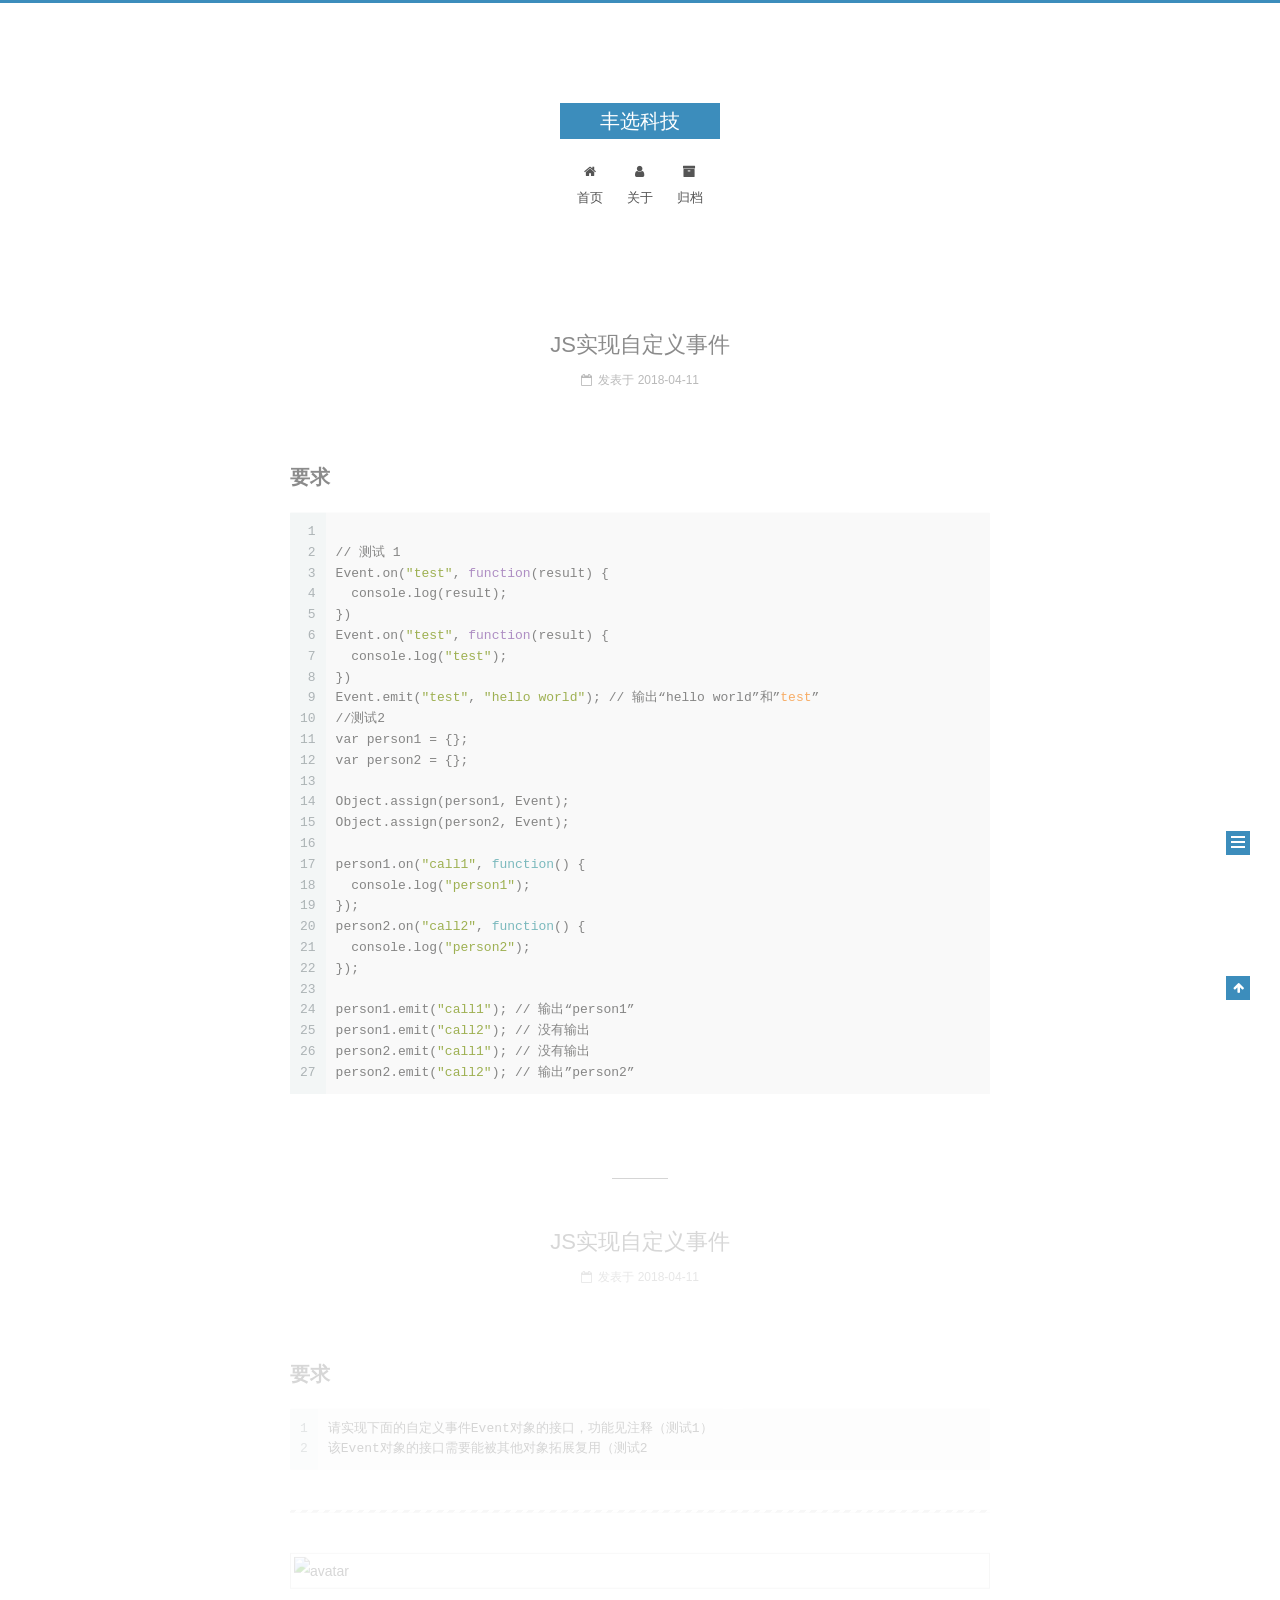
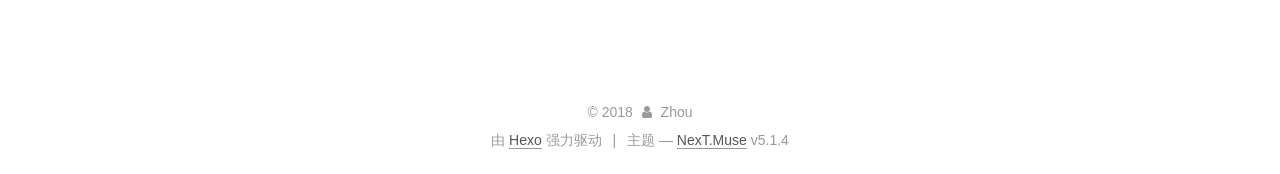
==== commit 37b72ebb: "Site updated: 2018-04-11 16:16:54" ====
--- a/index.html
+++ b/index.html
@@ -5,7 +5,7 @@
   
 
 
-<html class="theme-next gemini use-motion" lang="zh-Hans">
+<html class="theme-next muse use-motion" lang="zh-Hans">
 <head>
   <meta charset="UTF-8"/>
 <meta http-equiv="X-UA-Compatible" content="IE=edge" />
@@ -93,9 +93,9 @@
   var NexT = window.NexT || {};
   var CONFIG = {
     root: '/',
-    scheme: 'Gemini',
+    scheme: 'Muse',
     version: '5.1.4',
-    sidebar: {"position":"right","display":"post","offset":12,"b2t":false,"scrollpercent":false,"onmobile":false},
+    sidebar: {"position":"left","display":"post","offset":12,"b2t":false,"scrollpercent":false,"onmobile":false},
     fancybox: true,
     tabs: true,
     motion: {"enable":true,"async":false,"transition":{"post_block":"fadeIn","post_header":"slideDownIn","post_body":"slideDownIn","coll_header":"slideLeftIn","sidebar":"slideUpIn"}},
@@ -140,7 +140,7 @@
     
   
 
-  <div class="container sidebar-position-right 
+  <div class="container sidebar-position-left 
   page-home">
     <div class="headband"></div>
 
@@ -197,62 +197,12 @@
         </li>
       
         
-        <li class="menu-item menu-item-tags">
-          <a href="/tags/" rel="section">
-            
-              <i class="menu-item-icon fa fa-fw fa-tags"></i> <br />
-            
-            标签
-          </a>
-        </li>
-      
-        
-        <li class="menu-item menu-item-categories">
-          <a href="/categories/" rel="section">
-            
-              <i class="menu-item-icon fa fa-fw fa-th"></i> <br />
-            
-            分类
-          </a>
-        </li>
-      
-        
         <li class="menu-item menu-item-archives">
           <a href="/archives/" rel="section">
             
               <i class="menu-item-icon fa fa-fw fa-archive"></i> <br />
             
             归档
-          </a>
-        </li>
-      
-        
-        <li class="menu-item menu-item-schedule">
-          <a href="/schedule/" rel="section">
-            
-              <i class="menu-item-icon fa fa-fw fa-calendar"></i> <br />
-            
-            日程表
-          </a>
-        </li>
-      
-        
-        <li class="menu-item menu-item-sitemap">
-          <a href="/sitemap.xml" rel="section">
-            
-              <i class="menu-item-icon fa fa-fw fa-sitemap"></i> <br />
-            
-            站点地图
-          </a>
-        </li>
-      
-        
-        <li class="menu-item menu-item-commonweal">
-          <a href="/404/" rel="section">
-            
-              <i class="menu-item-icon fa fa-fw fa-heartbeat"></i> <br />
-            
-            公益404
           </a>
         </li>
       
@@ -289,12 +239,12 @@
   
   
   <div class="post-block">
-    <link itemprop="mainEntityOfPage" href="http://yoursite.com/2018/04/11/session/">
+    <link itemprop="mainEntityOfPage" href="http://yoursite.com/2018/04/11/detail/">
 
     <span hidden itemprop="author" itemscope itemtype="http://schema.org/Person">
       <meta itemprop="name" content="Zhou">
       <meta itemprop="description" content="">
-      <meta itemprop="image" content="/uploads/touxiang.jpg">
+      <meta itemprop="image" content="/images/avatar.gif">
     </span>
 
     <span hidden itemprop="publisher" itemscope itemtype="http://schema.org/Organization">
@@ -308,7 +258,127 @@
         
           <h1 class="post-title" itemprop="name headline">
                 
-                <a class="post-title-link" href="/2018/04/11/session/" itemprop="url">requests模拟登录的三种方法</a></h1>
+                <a class="post-title-link" href="/2018/04/11/detail/" itemprop="url">JS实现自定义事件</a></h1>
+        
+
+        <div class="post-meta">
+          <span class="post-time">
+            
+              <span class="post-meta-item-icon">
+                <i class="fa fa-calendar-o"></i>
+              </span>
+              
+                <span class="post-meta-item-text">发表于</span>
+              
+              <time title="创建于" itemprop="dateCreated datePublished" datetime="2018-04-11T15:30:16+08:00">
+                2018-04-11
+              </time>
+            
+
+            
+
+            
+          </span>
+
+          
+
+          
+            
+          
+
+          
+          
+
+          
+
+          
+
+          
+
+        </div>
+      </header>
+    
+
+    
+    
+    
+    <div class="post-body" itemprop="articleBody">
+
+      
+      
+
+      
+        
+          
+            <h2 id="要求"><a href="#要求" class="headerlink" title="要求"></a>要求</h2><figure class="highlight bash"><table><tr><td class="gutter"><pre><span class="line">1</span><br><span class="line">2</span><br><span class="line">3</span><br><span class="line">4</span><br><span class="line">5</span><br><span class="line">6</span><br><span class="line">7</span><br><span class="line">8</span><br><span class="line">9</span><br><span class="line">10</span><br><span class="line">11</span><br><span class="line">12</span><br><span class="line">13</span><br><span class="line">14</span><br><span class="line">15</span><br><span class="line">16</span><br><span class="line">17</span><br><span class="line">18</span><br><span class="line">19</span><br><span class="line">20</span><br><span class="line">21</span><br><span class="line">22</span><br><span class="line">23</span><br><span class="line">24</span><br><span class="line">25</span><br><span class="line">26</span><br><span class="line">27</span><br></pre></td><td class="code"><pre><span class="line"> </span><br><span class="line">// 测试 1</span><br><span class="line">Event.on(<span class="string">"test"</span>, <span class="keyword">function</span>(result) &#123;</span><br><span class="line">  console.log(result);</span><br><span class="line">&#125;)</span><br><span class="line">Event.on(<span class="string">"test"</span>, <span class="keyword">function</span>(result) &#123;</span><br><span class="line">  console.log(<span class="string">"test"</span>);</span><br><span class="line">&#125;)</span><br><span class="line">Event.emit(<span class="string">"test"</span>, <span class="string">"hello world"</span>); // 输出“hello world”和”<span class="built_in">test</span>”</span><br><span class="line">//测试2</span><br><span class="line">var person1 = &#123;&#125;;</span><br><span class="line">var person2 = &#123;&#125;;</span><br><span class="line"></span><br><span class="line">Object.assign(person1, Event);</span><br><span class="line">Object.assign(person2, Event);</span><br><span class="line"></span><br><span class="line">person1.on(<span class="string">"call1"</span>, <span class="function"><span class="title">function</span></span>() &#123;</span><br><span class="line">  console.log(<span class="string">"person1"</span>);</span><br><span class="line">&#125;);</span><br><span class="line">person2.on(<span class="string">"call2"</span>, <span class="function"><span class="title">function</span></span>() &#123;</span><br><span class="line">  console.log(<span class="string">"person2"</span>);</span><br><span class="line">&#125;);</span><br><span class="line"></span><br><span class="line">person1.emit(<span class="string">"call1"</span>); // 输出“person1”</span><br><span class="line">person1.emit(<span class="string">"call2"</span>); // 没有输出</span><br><span class="line">person2.emit(<span class="string">"call1"</span>); // 没有输出</span><br><span class="line">person2.emit(<span class="string">"call2"</span>); // 输出”person2”</span><br></pre></td></tr></table></figure>
+
+          
+        
+      
+    </div>
+    
+    
+    
+
+    
+
+    
+
+    
+
+    <footer class="post-footer">
+      
+
+      
+
+      
+
+      
+      
+        <div class="post-eof"></div>
+      
+    </footer>
+  </div>
+  
+  
+  
+  </article>
+
+
+    
+      
+
+  
+
+  
+  
+  
+
+  <article class="post post-type-normal" itemscope itemtype="http://schema.org/Article">
+  
+  
+  
+  <div class="post-block">
+    <link itemprop="mainEntityOfPage" href="http://yoursite.com/2018/04/11/session/">
+
+    <span hidden itemprop="author" itemscope itemtype="http://schema.org/Person">
+      <meta itemprop="name" content="Zhou">
+      <meta itemprop="description" content="">
+      <meta itemprop="image" content="/images/avatar.gif">
+    </span>
+
+    <span hidden itemprop="publisher" itemscope itemtype="http://schema.org/Organization">
+      <meta itemprop="name" content="丰选科技">
+    </span>
+
+    
+      <header class="post-header">
+
+        
+        
+          <h1 class="post-title" itemprop="name headline">
+                
+                <a class="post-title-link" href="/2018/04/11/session/" itemprop="url">JS实现自定义事件</a></h1>
         
 
         <div class="post-meta">
@@ -360,143 +430,9 @@
       
         
           
-            <p> 1.利用session模拟登陆</p>
-<h2 id="Quick-Start"><a href="#Quick-Start" class="headerlink" title="Quick Start"></a>Quick Start</h2><h3 id="Create-a-new-post"><a href="#Create-a-new-post" class="headerlink" title="Create a new post"></a>Create a new post</h3><figure class="highlight bash"><table><tr><td class="gutter"><pre><span class="line">1</span><br></pre></td><td class="code"><pre><span class="line">首先我们看一下requests中session的使用方法</span><br></pre></td></tr></table></figure>
-<p>More info: <a href="https://hexo.io/docs/writing.html" target="_blank" rel="noopener">Writing</a></p>
-<h3 id="Run-server"><a href="#Run-server" class="headerlink" title="Run server"></a>Run server</h3><figure class="highlight bash"><table><tr><td class="gutter"><pre><span class="line">1</span><br></pre></td><td class="code"><pre><span class="line">$ hexo server</span><br></pre></td></tr></table></figure>
-<p>More info: <a href="https://hexo.io/docs/server.html" target="_blank" rel="noopener">Server</a></p>
-<h3 id="Generate-static-files"><a href="#Generate-static-files" class="headerlink" title="Generate static files"></a>Generate static files</h3><figure class="highlight bash"><table><tr><td class="gutter"><pre><span class="line">1</span><br></pre></td><td class="code"><pre><span class="line">$ hexo generate</span><br></pre></td></tr></table></figure>
-<p>More info: <a href="https://hexo.io/docs/generating.html" target="_blank" rel="noopener">Generating</a></p>
-<h3 id="Deploy-to-remote-sites"><a href="#Deploy-to-remote-sites" class="headerlink" title="Deploy to remote sites"></a>Deploy to remote sites</h3><figure class="highlight bash"><table><tr><td class="gutter"><pre><span class="line">1</span><br></pre></td><td class="code"><pre><span class="line">$ hexo deploy</span><br></pre></td></tr></table></figure>
-<p>More info: <a href="https://hexo.io/docs/deployment.html" target="_blank" rel="noopener">Deployment</a></p>
-
-          
-        
-      
-    </div>
-    
-    
-    
-
-    
-
-    
-
-    
-
-    <footer class="post-footer">
-      
-
-      
-
-      
-
-      
-      
-        <div class="post-eof"></div>
-      
-    </footer>
-  </div>
-  
-  
-  
-  </article>
-
-
-    
-      
-
-  
-
-  
-  
-  
-
-  <article class="post post-type-normal" itemscope itemtype="http://schema.org/Article">
-  
-  
-  
-  <div class="post-block">
-    <link itemprop="mainEntityOfPage" href="http://yoursite.com/2018/04/11/hello-world/">
-
-    <span hidden itemprop="author" itemscope itemtype="http://schema.org/Person">
-      <meta itemprop="name" content="Zhou">
-      <meta itemprop="description" content="">
-      <meta itemprop="image" content="/uploads/touxiang.jpg">
-    </span>
-
-    <span hidden itemprop="publisher" itemscope itemtype="http://schema.org/Organization">
-      <meta itemprop="name" content="丰选科技">
-    </span>
-
-    
-      <header class="post-header">
-
-        
-        
-          <h1 class="post-title" itemprop="name headline">
-                
-                <a class="post-title-link" href="/2018/04/11/hello-world/" itemprop="url">Hello World</a></h1>
-        
-
-        <div class="post-meta">
-          <span class="post-time">
-            
-              <span class="post-meta-item-icon">
-                <i class="fa fa-calendar-o"></i>
-              </span>
-              
-                <span class="post-meta-item-text">发表于</span>
-              
-              <time title="创建于" itemprop="dateCreated datePublished" datetime="2018-04-11T11:30:11+08:00">
-                2018-04-11
-              </time>
-            
-
-            
-
-            
-          </span>
-
-          
-
-          
-            
-          
-
-          
-          
-
-          
-
-          
-
-          
-
-        </div>
-      </header>
-    
-
-    
-    
-    
-    <div class="post-body" itemprop="articleBody">
-
-      
-      
-
-      
-        
-          
-            <p>Welcome to <a href="https://hexo.io/" target="_blank" rel="noopener">Hexo</a>! This is your very first post. Check <a href="https://hexo.io/docs/" target="_blank" rel="noopener">documentation</a> for more info. If you get any problems when using Hexo, you can find the answer in <a href="https://hexo.io/docs/troubleshooting.html" target="_blank" rel="noopener">troubleshooting</a> or you can ask me on <a href="https://github.com/hexojs/hexo/issues" target="_blank" rel="noopener">GitHub</a>.</p>
-<h2 id="Quick-Start"><a href="#Quick-Start" class="headerlink" title="Quick Start"></a>Quick Start</h2><h3 id="Create-a-new-post"><a href="#Create-a-new-post" class="headerlink" title="Create a new post"></a>Create a new post</h3><figure class="highlight bash"><table><tr><td class="gutter"><pre><span class="line">1</span><br></pre></td><td class="code"><pre><span class="line">$ hexo new <span class="string">"My New Post"</span></span><br></pre></td></tr></table></figure>
-<p>More info: <a href="https://hexo.io/docs/writing.html" target="_blank" rel="noopener">Writing</a></p>
-<h3 id="Run-server"><a href="#Run-server" class="headerlink" title="Run server"></a>Run server</h3><figure class="highlight bash"><table><tr><td class="gutter"><pre><span class="line">1</span><br></pre></td><td class="code"><pre><span class="line">$ hexo server</span><br></pre></td></tr></table></figure>
-<p>More info: <a href="https://hexo.io/docs/server.html" target="_blank" rel="noopener">Server</a></p>
-<h3 id="Generate-static-files"><a href="#Generate-static-files" class="headerlink" title="Generate static files"></a>Generate static files</h3><figure class="highlight bash"><table><tr><td class="gutter"><pre><span class="line">1</span><br></pre></td><td class="code"><pre><span class="line">$ hexo generate</span><br></pre></td></tr></table></figure>
-<p>More info: <a href="https://hexo.io/docs/generating.html" target="_blank" rel="noopener">Generating</a></p>
-<h3 id="Deploy-to-remote-sites"><a href="#Deploy-to-remote-sites" class="headerlink" title="Deploy to remote sites"></a>Deploy to remote sites</h3><figure class="highlight bash"><table><tr><td class="gutter"><pre><span class="line">1</span><br></pre></td><td class="code"><pre><span class="line">$ hexo deploy</span><br></pre></td></tr></table></figure>
-<p>More info: <a href="https://hexo.io/docs/deployment.html" target="_blank" rel="noopener">Deployment</a></p>
+            <h2 id="要求"><a href="#要求" class="headerlink" title="要求"></a>要求</h2><figure class="highlight bash"><table><tr><td class="gutter"><pre><span class="line">1</span><br><span class="line">2</span><br></pre></td><td class="code"><pre><span class="line">请实现下面的自定义事件Event对象的接口，功能见注释（测试1）</span><br><span class="line">该Event对象的接口需要能被其他对象拓展复用（测试2</span><br></pre></td></tr></table></figure>
+<hr>
+<p><img src="/uploads/touxiang.jpg" alt="avatar"></p>
 
           
         
@@ -566,10 +502,6 @@
       <section class="site-overview-wrap sidebar-panel sidebar-panel-active">
         <div class="site-overview">
           <div class="site-author motion-element" itemprop="author" itemscope itemtype="http://schema.org/Person">
-            
-              <img class="site-author-image" itemprop="image"
-                src="/uploads/touxiang.jpg"
-                alt="Zhou" />
             
               <p class="site-author-name" itemprop="name">Zhou</p>
               <p class="site-description motion-element" itemprop="description"></p>
@@ -641,7 +573,7 @@
 
 
 
-  <div class="theme-info">主题 &mdash; <a class="theme-link" target="_blank" href="https://github.com/iissnan/hexo-theme-next">NexT.Gemini</a> v5.1.4</div>
+  <div class="theme-info">主题 &mdash; <a class="theme-link" target="_blank" href="https://github.com/iissnan/hexo-theme-next">NexT.Muse</a> v5.1.4</div>
 
 
 
@@ -741,13 +673,6 @@
   
   
 
-
-  <script type="text/javascript" src="/js/src/affix.js?v=5.1.4"></script>
-
-  <script type="text/javascript" src="/js/src/schemes/pisces.js?v=5.1.4"></script>
-
-
-
   
 
   
--- a/css/main.css
+++ b/css/main.css
@@ -189,7 +189,7 @@
   font-size: 14px;
   line-height: 2;
   color: #555;
-  background: #eee;
+  background: #fff;
 }
 @media (max-width: 767px) {
   body {
@@ -284,8 +284,8 @@
   word-wrap: break-word;
 }
 a:hover {
-  color: #222;
-  border-bottom-color: #222;
+  color: #3c8dbc;
+  border-bottom-color: #3c8dbc;
 }
 blockquote {
   margin: 0;
@@ -445,7 +445,7 @@
 .header-inner {
   margin: 0 auto;
   padding: 100px 0 70px;
-  width: calc(100% - 252px);
+  width: 700px;
 }
 @media (min-width: 1600px) {
   .container .header-inner {
@@ -457,7 +457,7 @@
 }
 .main-inner {
   margin: 0 auto;
-  width: calc(100% - 252px);
+  width: 700px;
 }
 @media (min-width: 1600px) {
   .container .main-inner {
@@ -474,7 +474,7 @@
 .footer-inner {
   box-sizing: border-box;
   margin: 20px auto;
-  width: calc(100% - 252px);
+  width: 700px;
 }
 @media (min-width: 1600px) {
   .container .footer-inner {
@@ -487,8 +487,8 @@
   margin: 20px 0;
   padding: 0;
   font-size: 13px;
-  color: #c5c8c6;
-  background: #1d1f21;
+  color: #4d4d4c;
+  background: #f7f7f7;
   line-height: 1.6;
 }
 pre,
@@ -508,7 +508,7 @@
 }
 pre code {
   padding: 0;
-  color: #c5c8c6;
+  color: #4d4d4c;
   background: none;
   text-shadow: none;
 }
@@ -531,7 +531,7 @@
 }
 .highlight figcaption {
   font-size: 1em;
-  color: #c5c8c6;
+  color: #4d4d4c;
   line-height: 1em;
   margin-bottom: 1em;
 }
@@ -545,23 +545,23 @@
 }
 .highlight figcaption a {
   float: right;
-  color: #c5c8c6;
+  color: #4d4d4c;
 }
 .highlight figcaption a:hover {
-  border-bottom-color: #c5c8c6;
+  border-bottom-color: #4d4d4c;
 }
 .highlight .gutter pre {
   padding-left: 10px;
   padding-right: 10px;
-  color: #888f96;
+  color: #869194;
   text-align: right;
-  background-color: #000;
+  background-color: #eff2f3;
 }
 .highlight .code pre {
   width: 100%;
   padding-left: 10px;
   padding-right: 10px;
-  background-color: #1d1f21;
+  background-color: #f7f7f7;
 }
 .highlight .line {
   height: 20px;
@@ -579,16 +579,16 @@
   border: none;
 }
 pre .deletion {
-  background: #008000;
+  background: #fdd;
 }
 pre .addition {
-  background: #800000;
+  background: #dfd;
 }
 pre .meta {
-  color: #b294bb;
+  color: #8959a8;
 }
 pre .comment {
-  color: #969896;
+  color: #8e908c;
 }
 pre .variable,
 pre .attribute,
@@ -602,7 +602,7 @@
 pre .css .id,
 pre .css .class,
 pre .css .pseudo {
-  color: #c66;
+  color: #c82829;
 }
 pre .number,
 pre .preprocessor,
@@ -611,7 +611,7 @@
 pre .params,
 pre .constant,
 pre .command {
-  color: #de935f;
+  color: #f5871f;
 }
 pre .ruby .class .title,
 pre .css .rules .attribute,
@@ -624,11 +624,11 @@
 pre .special,
 pre .number,
 pre .formula {
-  color: #b5bd68;
+  color: #718c00;
 }
 pre .title,
 pre .css .hexcolor {
-  color: #8abeb7;
+  color: #3e999f;
 }
 pre .function,
 pre .python .decorator,
@@ -638,11 +638,11 @@
 pre .perl .sub,
 pre .javascript .title,
 pre .coffeescript .title {
-  color: #81a2be;
+  color: #4271ae;
 }
 pre .keyword,
 pre .javascript .function {
-  color: #b294bb;
+  color: #8959a8;
 }
 .full-image.full-image.full-image.full-image {
   border: none;
@@ -653,8 +653,8 @@
 @media (min-width: 992px) {
   .full-image.full-image.full-image.full-image {
     max-width: none;
-    width: 118%;
-    margin: 0 -9%;
+    width: 110%;
+    margin: 25px -5%;
   }
 }
 .blockquote-center,
@@ -940,11 +940,11 @@
   display: inline-block;
   padding: 0 20px;
   font-size: 14px;
-  color: #555;
-  background: #fff;
-  border: 2px solid #555;
+  color: #fff;
+  background: #3c8dbc;
+  border: 2px solid #3c8dbc;
   text-decoration: none;
-  border-radius: 2px;
+  border-radius: 0;
   transition-property: background-color;
   transition-duration: 0.2s;
   transition-timing-function: ease-in-out;
@@ -952,9 +952,9 @@
   line-height: 2;
 }
 .btn:hover {
-  border-color: #222;
-  color: #fff;
-  background: #222;
+  border-color: #3c8dbc;
+  color: #3c8dbc;
+  background: #fff;
 }
 .btn +.btn {
   margin: 0 0 8px 8px;
@@ -1011,7 +1011,7 @@
 .pagination .prev:hover,
 .pagination .next:hover,
 .pagination .page-number:hover {
-  border-top-color: #222;
+  border-top-color: #3c8dbc;
 }
 .pagination .space {
   padding: 0;
@@ -1043,7 +1043,7 @@
   .pagination .prev:hover,
   .pagination .next:hover,
   .pagination .page-number:hover {
-    border-bottom-color: #222;
+    border-bottom-color: #3c8dbc;
   }
 }
 .comments {
@@ -1064,9 +1064,9 @@
   z-index: 1050;
   padding: 0 6px;
   width: 24px;
-  background: #222;
+  background: #3c8dbc;
   font-size: 12px;
-  opacity: 0.6;
+  opacity: 1;
   color: #fff;
   cursor: pointer;
   text-align: center;
@@ -1087,7 +1087,7 @@
   }
 }
 .back-to-top.back-to-top-on {
-  bottom: 30px;
+  bottom: 19px;
 }
 .header {
   background: transparent;
@@ -1097,7 +1097,7 @@
 }
 .headband {
   height: 3px;
-  background: #222;
+  background: #3c8dbc;
 }
 .site-meta {
   margin: 0;
@@ -1113,7 +1113,7 @@
   display: inline-block;
   padding: 0 40px;
   color: #fff;
-  background: #222;
+  background: #3c8dbc;
   border-bottom: none;
 }
 .brand:hover {
@@ -1136,7 +1136,7 @@
 .site-subtitle {
   margin-top: 10px;
   font-size: 13px;
-  color: #ddd;
+  color: #999;
 }
 .use-motion .brand {
   opacity: 0;
@@ -1209,9 +1209,8 @@
   transition-timing-function: ease-in-out;
   transition-delay: 0s;
 }
-.menu .menu-item a:hover,
-.menu-item-active a {
-  border-bottom-color: #222;
+.menu .menu-item a:hover {
+  border-bottom-color: #3c8dbc;
 }
 .menu .menu-item .fa {
   margin-right: 5px;
@@ -1422,7 +1421,7 @@
   border-bottom-color: #666;
 }
 .posts-collapse .post-header:hover::before {
-  background: #222;
+  background: #3c8dbc;
 }
 .posts-collapse .post-meta {
   position: absolute;
@@ -1582,7 +1581,7 @@
   border-bottom: none;
 }
 .post-nav-item a:hover {
-  color: #222;
+  color: #3c8dbc;
   border-bottom: none;
 }
 .post-nav-item a:active {
@@ -1667,7 +1666,7 @@
   width: 0;
   z-index: 1040;
   box-shadow: inset 0 2px 6px #000;
-  background: #222;
+  background: #3c8dbc;
   -webkit-transform: translateZ(0);
 }
 .sidebar a {
@@ -1707,7 +1706,7 @@
   width: 14px;
   height: 14px;
   padding: 5px;
-  background: #222;
+  background: #3c8dbc;
   line-height: 0;
   z-index: 1050;
   cursor: pointer;
@@ -1739,20 +1738,20 @@
   display: block;
   margin: 0 auto;
   padding: 2px;
-  max-width: 120px;
+  max-width: 96px;
   height: auto;
-  border: 1px solid #eee;
+  border: 2px solid #333;
 }
 .site-author-name {
-  margin: 0;
+  margin: 5px 0 0;
   text-align: center;
-  color: #222;
-  font-weight: 600;
+  color: #f5f5f5;
+  font-weight: normal;
 }
 .site-description {
-  margin-top: 0;
+  margin-top: 5px;
   text-align: center;
-  font-size: 13px;
+  font-size: 14px;
   color: #999;
 }
 .site-state {
@@ -1764,7 +1763,7 @@
 .site-state-item {
   display: inline-block;
   padding: 0 15px;
-  border-left: 1px solid #eee;
+  border-left: 1px solid #333;
 }
 .site-state-item:first-child {
   border-left: none;
@@ -1777,11 +1776,11 @@
   text-align: center;
   color: inherit;
   font-weight: 600;
-  font-size: 16px;
+  font-size: 18px;
 }
 .site-state-item-name {
   font-size: 13px;
-  color: #999;
+  color: inherit;
 }
 .feed-link {
   margin-top: 20px;
@@ -1823,7 +1822,7 @@
   width: 4px;
   height: 4px;
   border-radius: 50%;
-  background: #ff1d41;
+  background: #ff5d0d;
 }
 .links-of-blogroll {
   font-size: 13px;
@@ -1861,7 +1860,7 @@
   color: #555;
 }
 .sidebar-nav li:hover {
-  color: #fc6423;
+  color: #f5f5f5;
 }
 .page-post-detail .sidebar-nav-toc {
   padding: 0 5px;
@@ -1870,11 +1869,11 @@
   margin-left: 10px;
 }
 .sidebar-nav .sidebar-nav-active {
-  color: #fc6423;
-  border-bottom-color: #fc6423;
+  color: #87daff;
+  border-bottom-color: #87daff;
 }
 .sidebar-nav .sidebar-nav-active:hover {
-  color: #fc6423;
+  color: #87daff;
 }
 .sidebar-panel {
   display: none;
@@ -1907,12 +1906,12 @@
   transition-timing-function: ease-in-out;
   transition-delay: 0s;
   transition-property: all;
-  color: #666;
+  color: #999;
+  border-bottom-color: #555;
+}
+.post-toc ol a:hover {
+  color: #ccc;
   border-bottom-color: #ccc;
-}
-.post-toc ol a:hover {
-  color: #000;
-  border-bottom-color: #000;
 }
 .post-toc .nav-item {
   overflow: hidden;
@@ -1934,14 +1933,14 @@
   display: block;
 }
 .post-toc .nav .active > a {
-  color: #fc6423;
-  border-bottom-color: #fc6423;
+  color: #87daff;
+  border-bottom-color: #87daff;
 }
 .post-toc .nav .active-current > a {
-  color: #fc6423;
+  color: #87daff;
 }
 .post-toc .nav .active-current > a:hover {
-  color: #fc6423;
+  color: #87daff;
 }
 .footer {
   font-size: 14px;
@@ -2581,543 +2580,83 @@
   }
 }
 .page-post-detail .sidebar-toggle-line {
-  background: #fc6423;
+  background: #87daff;
 }
 .page-post-detail .comments {
   overflow: hidden;
 }
-.header {
-  position: relative;
-  margin: 0 auto;
-  width: 75%;
-}
-@media (min-width: 768px) and (max-width: 991px) {
-  .header {
-    width: auto;
-  }
-}
-@media (max-width: 767px) {
-  .header {
-    width: auto;
-  }
-}
-.header-inner {
-  position: absolute;
-  top: 0;
-  overflow: hidden;
-  padding: 0;
-  width: 240px;
-  background: #fff;
-  box-shadow: 0 2px 2px 0 rgba(0,0,0,0.12), 0 3px 1px -2px rgba(0,0,0,0.06), 0 1px 5px 0 rgba(0,0,0,0.12);
-  border-radius: initial;
-}
-@media (min-width: 1600px) {
-  .container .header-inner {
-    width: 240px;
-  }
-}
-@media (min-width: 768px) and (max-width: 991px) {
-  .header-inner {
-    position: relative;
-    width: auto;
-    border-radius: initial;
-  }
-}
-@media (max-width: 767px) {
-  .header-inner {
-    position: relative;
-    width: auto;
-    border-radius: initial;
-  }
-}
-.main:before,
-.main:after {
-  content: " ";
-  display: table;
-}
-.main:after {
-  clear: both;
-}
-@media (min-width: 768px) and (max-width: 991px) {
-  .main {
-    padding-bottom: 100px;
-  }
-}
-@media (max-width: 767px) {
-  .main {
-    padding-bottom: 100px;
-  }
-}
-.container .main-inner {
-  width: 75%;
-}
-@media (min-width: 768px) and (max-width: 991px) {
-  .container .main-inner {
-    width: auto;
-  }
-}
-@media (max-width: 767px) {
-  .container .main-inner {
-    width: auto;
-  }
-}
-.content-wrap {
-  float: right;
-  box-sizing: border-box;
-  padding: 40px;
-  width: calc(100% - 252px);
-  background: #fff;
-  min-height: 700px;
-  box-shadow: 0 2px 2px 0 rgba(0,0,0,0.12), 0 3px 1px -2px rgba(0,0,0,0.06), 0 1px 5px 0 rgba(0,0,0,0.12);
-  border-radius: initial;
-}
-@media (min-width: 768px) and (max-width: 991px) {
-  .content-wrap {
-    width: 100%;
-    padding: 20px;
-    border-radius: initial;
-  }
-}
-@media (max-width: 767px) {
-  .content-wrap {
-    width: 100%;
-    padding: 20px;
-    min-height: auto;
-    border-radius: initial;
-  }
-}
-.sidebar {
-  position: static;
-  float: left;
-  margin-top: 300px;
-  width: 240px;
-  background: #eee;
-  box-shadow: none;
-}
-@media (min-width: 768px) and (max-width: 991px) {
-  .sidebar {
-    display: none;
-  }
-}
-@media (max-width: 767px) {
-  .sidebar {
-    display: none;
-  }
-}
-.sidebar-toggle {
-  display: none;
-}
-.footer-inner {
-  width: 75%;
-  padding-left: 260px;
-}
-@media (min-width: 768px) and (max-width: 991px) {
+@media (max-width: 767px) {
+  .header-inner,
+  .container .main-inner,
   .footer-inner {
     width: auto;
-    padding-left: 0 !important;
-    padding-right: 0 !important;
-  }
-}
-@media (max-width: 767px) {
-  .footer-inner {
-    width: auto;
-    padding-left: 0 !important;
-    padding-right: 0 !important;
-  }
-}
-.sidebar-position-right .header-inner {
-  right: 0;
-}
-.sidebar-position-right .content-wrap {
-  float: left;
-}
-.sidebar-position-right .sidebar {
-  float: right;
-}
-.sidebar-position-right .footer-inner {
-  padding-left: 0;
-  padding-right: 260px;
-}
-.site-brand-wrapper {
-  position: relative;
-}
-.site-meta {
-  padding: 20px 0;
-  color: #fff;
-  background: #222;
-}
-@media (min-width: 768px) and (max-width: 991px) {
-  .site-meta {
-    box-shadow: 0 0 16px rgba(0,0,0,0.5);
-  }
-}
-@media (max-width: 767px) {
-  .site-meta {
-    box-shadow: 0 0 16px rgba(0,0,0,0.5);
-  }
-}
-.brand {
-  padding: 0;
+  }
+}
+embed {
+  display: block;
+  margin: 0px auto 25px auto;
+}
+.custom-logo .site-meta-headline {
+  text-align: center;
+}
+.custom-logo .brand {
   background: none;
 }
-.brand:hover {
-  color: #fff;
-}
-.site-subtitle {
-  margin: 10px 10px 0;
-  font-weight: initial;
+.custom-logo .site-title {
+  margin: 10px auto 0;
+  font-size: 24px;
+  color: #3c8dbc;
+}
+.custom-logo .site-title a {
+  border: none;
+}
+.custom-logo-image {
+  margin: 0 auto;
+  padding: 5px;
+  max-width: 150px;
+  background: #fff;
+}
+@media (max-width: 767px) {
+  .site-nav {
+    position: absolute;
+    left: 0;
+    top: 52px;
+    margin: 0;
+    width: 100%;
+    padding: 0;
+    background: #fff;
+    border-bottom: 1px solid #ddd;
+    z-index: 1030;
+  }
+}
+@media (max-width: 767px) {
+  .menu {
+    text-align: left;
+  }
+}
+@media (max-width: 767px) {
+  .menu .menu-item {
+    display: block;
+    margin: 0 10px;
+    vertical-align: top;
+  }
+}
+@media (max-width: 767px) {
+  .menu .menu-item br {
+    display: none;
+  }
+}
+@media (max-width: 767px) {
+  .menu .menu-item a {
+    padding: 5px 10px;
+  }
+}
+.menu .menu-item .fa {
+  margin-right: 0;
 }
 .site-search form {
   display: none;
 }
-.site-nav {
-  border-top: none;
-}
-@media (min-width: 768px) and (max-width: 991px) {
-  .site-nav {
-    display: none !important;
-  }
-}
-@media (min-width: 768px) and (max-width: 991px) {
-  .site-nav-on {
-    display: block !important;
-  }
-}
-.menu .menu-item {
-  display: block;
-  margin: 0;
-}
-.menu .menu-item a {
-  position: relative;
-  box-sizing: border-box;
-  padding: 5px 20px;
-  text-align: left;
-  line-height: inherit;
-  transition-property: background-color;
-  transition-duration: 0.2s;
-  transition-timing-function: ease-in-out;
-  transition-delay: 0s;
-}
-.menu .menu-item a:hover,
-.menu-item-active a {
-  background: #f9f9f9;
-  border-bottom-color: #fff;
-}
-.menu .menu-item br {
-  display: none;
-}
-.menu-item-active a:after {
-  content: " ";
-  position: absolute;
-  top: 50%;
-  margin-top: -3px;
-  right: 15px;
-  width: 6px;
-  height: 6px;
-  border-radius: 50%;
-  background-color: #bbb;
-}
-.btn-bar {
-  background-color: #fff;
-}
-.site-nav-toggle {
-  left: 20px;
-  top: 50%;
-  -webkit-transform: translateY(-50%);
-  -webkit-transform: translateY(-50%);
-  -moz-transform: translateY(-50%);
-  -ms-transform: translateY(-50%);
-  -o-transform: translateY(-50%);
-  transform: translateY(-50%);
-}
-@media (min-width: 768px) and (max-width: 991px) {
-  .site-nav-toggle {
-    display: block;
-  }
-}
-.use-motion .sidebar .motion-element {
-  opacity: 1;
-}
-.sidebar {
-  margin-left: -100%;
-  right: auto;
-  bottom: auto;
-  -webkit-transform: none;
-}
-.sidebar-inner {
-  box-sizing: border-box;
-  width: 240px;
-  color: #555;
-  background: #fff;
-  box-shadow: 0 2px 2px 0 rgba(0,0,0,0.12), 0 3px 1px -2px rgba(0,0,0,0.06), 0 1px 5px 0 rgba(0,0,0,0.12), 0 -1px 0.5px 0 rgba(0,0,0,0.09);
-  border-radius: initial;
-  opacity: 0;
-}
-.sidebar-inner.affix {
-  position: fixed;
-  top: 12px;
-}
-.sidebar-inner.affix-bottom {
-  position: absolute;
-}
-.site-overview {
-  text-align: left;
-}
-.site-author:before,
-.site-author:after {
-  content: " ";
-  display: table;
-}
-.site-author:after {
-  clear: both;
-}
-.sidebar a {
-  color: #555;
-}
-.sidebar a:hover {
-  color: #222;
-}
-.site-state-item {
-  padding: 0 10px;
-}
-.links-of-author-item a:before {
-  display: none;
-}
-.links-of-author-item a {
-  border-bottom: none;
-  text-decoration: underline;
-}
-.feed-link {
-  border-top: 1px dotted #ccc;
-  border-bottom: 1px dotted #ccc;
-  text-align: center;
-}
-.feed-link a {
-  display: block;
-  color: #fc6423;
-  border: none;
-}
-.feed-link a:hover {
-  background: none;
-  color: #e34603;
-}
-.feed-link a:hover i {
-  color: #e34603;
-}
-.links-of-author {
-  display: flex;
-  flex-wrap: wrap;
-  justify-content: center;
-}
-.links-of-author-item {
-  margin: 5px 0 0;
-  width: 50%;
-}
-.links-of-author-item a {
-  max-width: 216px;
-  box-sizing: border-box;
-  display: inline-block;
-  margin-right: 0;
-  margin-bottom: 0;
-  padding: 0 5px;
-  overflow: hidden;
-  white-space: nowrap;
-  text-overflow: ellipsis;
-}
-.links-of-author-item a {
-  display: block;
-  text-decoration: none;
-}
-.links-of-author-item a:hover {
-  border-radius: 4px;
-  background: #eee;
-}
-.links-of-author-item .fa {
-  margin-right: 2px;
-  font-size: 16px;
-}
-.links-of-author-item .fa-globe {
-  font-size: 15px;
-}
-.links-of-blogroll {
-  text-align: center;
-  margin-top: 20px;
-  padding: 3px 0 0;
-  border-top: 1px dotted #ccc;
-}
-.links-of-blogroll-title {
-  margin-top: 0;
-}
-.links-of-blogroll-item {
-  padding: 0;
-}
-.links-of-blogroll-inline:before,
-.links-of-blogroll-inline:after {
-  content: " ";
-  display: table;
-}
-.links-of-blogroll-inline:after {
-  clear: both;
-}
 .links-of-blogroll-inline .links-of-blogroll-item {
-  margin: 5px 0 0;
-  width: 50%;
-  display: inline-block;
-  width: unset;
-}
-.links-of-blogroll-inline .links-of-blogroll-item a {
-  max-width: 216px;
-  box-sizing: border-box;
-  display: inline-block;
-  margin-right: 0;
-  margin-bottom: 0;
-  padding: 0 5px;
-  overflow: hidden;
-  white-space: nowrap;
-  text-overflow: ellipsis;
-}
-.content-wrap {
-  padding: initial;
-  background: initial;
-  box-shadow: initial;
-  border-radius: initial;
-}
-.post-block {
-  padding: 40px;
-  background: #fff;
-  box-shadow: 0 2px 2px 0 rgba(0,0,0,0.12), 0 3px 1px -2px rgba(0,0,0,0.06), 0 1px 5px 0 rgba(0,0,0,0.12);
-  border-radius: initial;
-}
-#posts > article + article .post-block {
-  margin-top: 12px;
-  box-shadow: 0 2px 2px 0 rgba(0,0,0,0.12), 0 3px 1px -2px rgba(0,0,0,0.06), 0 1px 5px 0 rgba(0,0,0,0.12), 0 -1px 0.5px 0 rgba(0,0,0,0.09);
-  border-radius: initial;
-}
-.comments {
-  padding: 40px;
-  margin: initial;
-  margin-top: 12px;
-  background: #fff;
-  box-shadow: 0 2px 2px 0 rgba(0,0,0,0.12), 0 3px 1px -2px rgba(0,0,0,0.06), 0 1px 5px 0 rgba(0,0,0,0.12), 0 -1px 0.5px 0 rgba(0,0,0,0.09);
-  border-radius: initial;
-}
-.posts-expand {
-  padding-top: initial;
-}
-.post-nav-divider {
-  width: 4%;
-}
-.post-nav-item {
-  width: 48%;
-}
-.post-eof,
-.post-spread {
-  display: none !important;
-}
-.pagination {
-  margin: 12px 0 0;
-  border-top: initial;
-  background: #fff;
-  box-shadow: 0 2px 2px 0 rgba(0,0,0,0.12), 0 3px 1px -2px rgba(0,0,0,0.06), 0 1px 5px 0 rgba(0,0,0,0.12), 0 -1px 0.5px 0 rgba(0,0,0,0.09);
-  border-radius: initial;
-  padding: 10px 0 10px;
-}
-.pagination .prev,
-.pagination .next,
-.pagination .page-number {
-  margin-bottom: initial;
-  top: initial;
-}
-.main {
-  padding-bottom: initial;
-}
-.footer {
-  bottom: auto;
-}
-.post-header h1,
-.post-header h2 {
-  margin: initial;
-}
-.posts-expand .post-title-link {
-  line-height: inherit;
-}
-.posts-expand .post-title {
-  font-size: 1.7em;
-}
-.post-body h1 {
-  font-size: 1.6em;
-  border-bottom: 1px solid #eee;
-}
-.post-body h2 {
-  font-size: 1.45em;
-  border-bottom: 1px solid #eee;
-}
-.post-body h3 {
-  font-size: 1.3em;
-  border-bottom: 1px dotted #eee;
-}
-.post-body h4 {
-  font-size: 1.2em;
-}
-.post-body h5 {
-  font-size: 1.07em;
-}
-.post-body h6 {
-  font-size: 1.03em;
-}
-@media (min-width: 768px) and (max-width: 991px) {
-  .content-wrap {
-    padding: 10px;
-  }
-  .posts-expand {
-    margin: initial;
-  }
-  .posts-expand .post-button {
-    margin-top: 20px;
-  }
-  .post-block {
-    padding: 20px;
-    box-shadow: 0 2px 2px 0 rgba(0,0,0,0.12), 0 3px 1px -2px rgba(0,0,0,0.06), 0 1px 5px 0 rgba(0,0,0,0.12), 0 -1px 0.5px 0 rgba(0,0,0,0.09);
-    border-radius: initial;
-  }
-  #posts > article + article .post-block {
-    margin-top: 10px;
-  }
-  .comments {
-    margin-top: 10px;
-    padding: 10px 20px;
-  }
-  .pagination {
-    margin: 10px 0 0;
-  }
-}
-@media (max-width: 767px) {
-  .content-wrap {
-    padding: 8px;
-  }
-  .posts-expand {
-    margin: initial;
-  }
-  .posts-expand .post-button {
-    margin-top: 12px;
-  }
-  .posts-expand img {
-    padding: initial !important;
-  }
-  .post-block {
-    padding: 12px;
-    min-height: auto;
-    box-shadow: 0 2px 2px 0 rgba(0,0,0,0.12), 0 3px 1px -2px rgba(0,0,0,0.06), 0 1px 5px 0 rgba(0,0,0,0.12), 0 -1px 0.5px 0 rgba(0,0,0,0.09);
-    border-radius: initial;
-  }
-  #posts > article + article .post-block {
-    margin-top: 8px;
-  }
-  .comments {
-    margin-top: 8px;
-    padding: 0 12px;
-  }
-  .pagination {
-    margin: 8px 0 0;
-  }
-}
+  display: inline-block;
+}
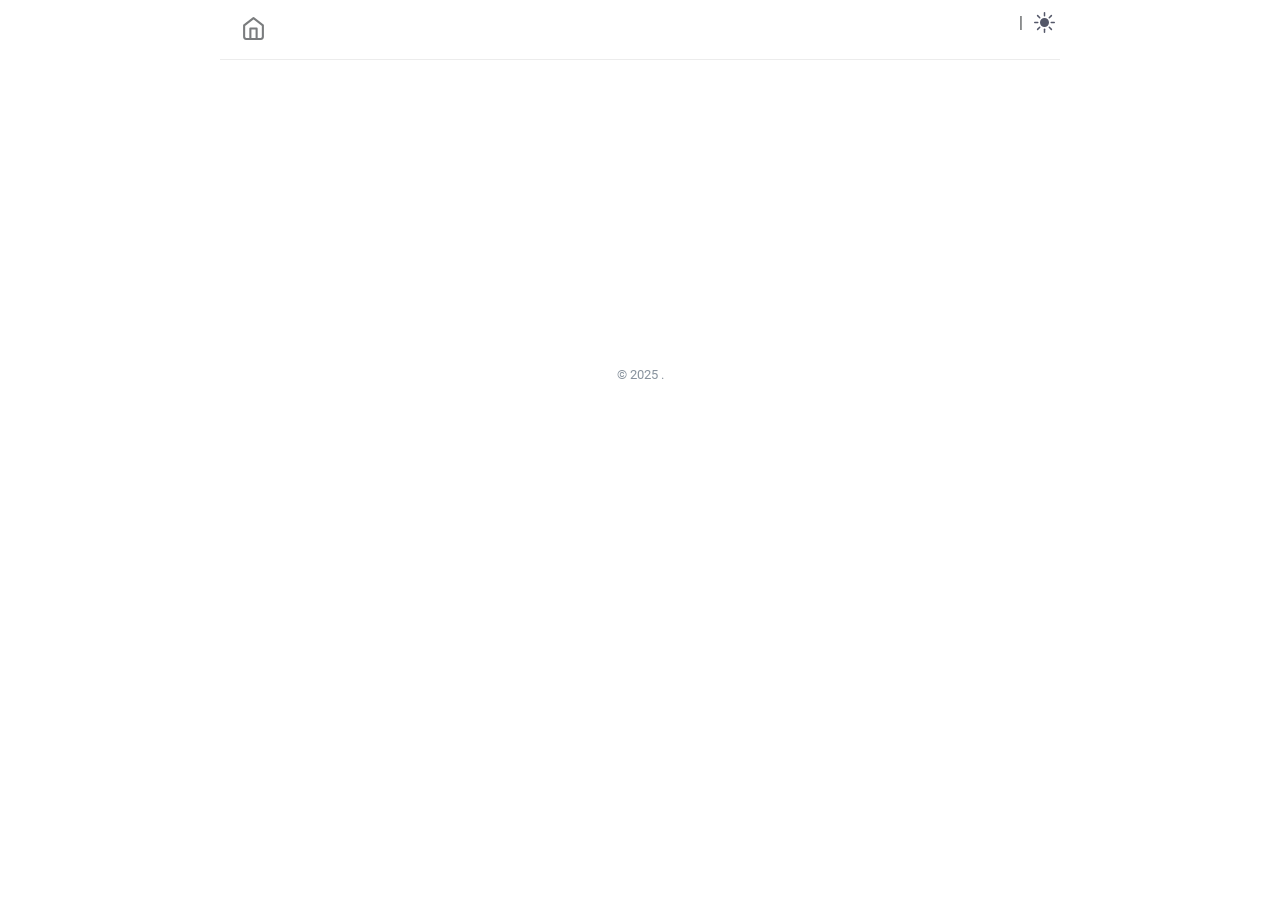
==== commit 9fd8da5a: "deploy: bc7b5c18c01cf2c2ae64322d37a1beaad3b63425" ====
--- a/index.html
+++ b/index.html
@@ -1,740 +1,4 @@
-<!DOCTYPE html>
-
-
-
-  
-
-
-<html class="theme-next muse use-motion" lang="zh-Hans">
-<head>
-  <meta charset="UTF-8"/>
-<meta http-equiv="X-UA-Compatible" content="IE=edge" />
-<meta name="viewport" content="width=device-width, initial-scale=1, maximum-scale=1"/>
-<meta name="theme-color" content="#222">
-
-
-
-
-
-
-
-
-
-<meta http-equiv="Cache-Control" content="no-transform" />
-<meta http-equiv="Cache-Control" content="no-siteapp" />
-
-
-
-
-
-
-
-
-
-
-
-
-
-
-
-
-  
-  
-  <link href="/lib/fancybox/source/jquery.fancybox.css?v=2.1.5" rel="stylesheet" type="text/css" />
-
-
-
-
-
-
-
-<link href="/lib/font-awesome/css/font-awesome.min.css?v=4.6.2" rel="stylesheet" type="text/css" />
-
-<link href="/css/main.css?v=5.1.4" rel="stylesheet" type="text/css" />
-
-
-  <link rel="apple-touch-icon" sizes="180x180" href="/images/apple-touch-icon-next.png?v=5.1.4">
-
-
-  <link rel="icon" type="image/png" sizes="32x32" href="/images/favicon-32x32-next.png?v=5.1.4">
-
-
-  <link rel="icon" type="image/png" sizes="16x16" href="/images/favicon-16x16-next.png?v=5.1.4">
-
-
-  <link rel="mask-icon" href="/images/logo.svg?v=5.1.4" color="#222">
-
-
-
-
-
-  <meta name="keywords" content="Hexo, NexT" />
-
-
-
-
-
-
-
-
-
-
-<meta property="og:type" content="website">
-<meta property="og:title" content="丰选科技">
-<meta property="og:url" content="http://yoursite.com/index.html">
-<meta property="og:site_name" content="丰选科技">
-<meta property="og:locale" content="zh-Hans">
-<meta name="twitter:card" content="summary">
-<meta name="twitter:title" content="丰选科技">
-
-
-
-<script type="text/javascript" id="hexo.configurations">
-  var NexT = window.NexT || {};
-  var CONFIG = {
-    root: '/',
-    scheme: 'Muse',
-    version: '5.1.4',
-    sidebar: {"position":"left","display":"post","offset":12,"b2t":false,"scrollpercent":false,"onmobile":false},
-    fancybox: true,
-    tabs: true,
-    motion: {"enable":true,"async":false,"transition":{"post_block":"fadeIn","post_header":"slideDownIn","post_body":"slideDownIn","coll_header":"slideLeftIn","sidebar":"slideUpIn"}},
-    duoshuo: {
-      userId: '0',
-      author: '博主'
-    },
-    algolia: {
-      applicationID: '',
-      apiKey: '',
-      indexName: '',
-      hits: {"per_page":10},
-      labels: {"input_placeholder":"Search for Posts","hits_empty":"We didn't find any results for the search: ${query}","hits_stats":"${hits} results found in ${time} ms"}
-    }
-  };
-</script>
-
-
-
-  <link rel="canonical" href="http://yoursite.com/"/>
-
-
-
-
-
-  <title>丰选科技</title>
-  
-
-
-
-
-
-
-
-
-</head>
-
-<body itemscope itemtype="http://schema.org/WebPage" lang="zh-Hans">
-
-  
-  
-    
-  
-
-  <div class="container sidebar-position-left 
-  page-home">
-    <div class="headband"></div>
-
-    <header id="header" class="header" itemscope itemtype="http://schema.org/WPHeader">
-      <div class="header-inner"><div class="site-brand-wrapper">
-  <div class="site-meta ">
-    
-
-    <div class="custom-logo-site-title">
-      <a href="/"  class="brand" rel="start">
-        <span class="logo-line-before"><i></i></span>
-        <span class="site-title">丰选科技</span>
-        <span class="logo-line-after"><i></i></span>
-      </a>
-    </div>
-      
-        <p class="site-subtitle"></p>
-      
-  </div>
-
-  <div class="site-nav-toggle">
-    <button>
-      <span class="btn-bar"></span>
-      <span class="btn-bar"></span>
-      <span class="btn-bar"></span>
-    </button>
-  </div>
-</div>
-
-<nav class="site-nav">
-  
-
-  
-    <ul id="menu" class="menu">
-      
-        
-        <li class="menu-item menu-item-home">
-          <a href="/" rel="section">
-            
-              <i class="menu-item-icon fa fa-fw fa-home"></i> <br />
-            
-            首页
-          </a>
-        </li>
-      
-        
-        <li class="menu-item menu-item-about">
-          <a href="/about/" rel="section">
-            
-              <i class="menu-item-icon fa fa-fw fa-user"></i> <br />
-            
-            关于
-          </a>
-        </li>
-      
-        
-        <li class="menu-item menu-item-archives">
-          <a href="/archives/" rel="section">
-            
-              <i class="menu-item-icon fa fa-fw fa-archive"></i> <br />
-            
-            归档
-          </a>
-        </li>
-      
-
-      
-    </ul>
-  
-
-  
-</nav>
-
-
-
- </div>
-    </header>
-
-    <main id="main" class="main">
-      <div class="main-inner">
-        <div class="content-wrap">
-          <div id="content" class="content">
-            
-  <section id="posts" class="posts-expand">
-    
-      
-
-  
-
-  
-  
-  
-
-  <article class="post post-type-normal" itemscope itemtype="http://schema.org/Article">
-  
-  
-  
-  <div class="post-block">
-    <link itemprop="mainEntityOfPage" href="http://yoursite.com/2018/04/11/detail/">
-
-    <span hidden itemprop="author" itemscope itemtype="http://schema.org/Person">
-      <meta itemprop="name" content="Zhou">
-      <meta itemprop="description" content="">
-      <meta itemprop="image" content="/images/avatar.gif">
-    </span>
-
-    <span hidden itemprop="publisher" itemscope itemtype="http://schema.org/Organization">
-      <meta itemprop="name" content="丰选科技">
-    </span>
-
-    
-      <header class="post-header">
-
-        
-        
-          <h1 class="post-title" itemprop="name headline">
-                
-                <a class="post-title-link" href="/2018/04/11/detail/" itemprop="url">JS实现自定义事件</a></h1>
-        
-
-        <div class="post-meta">
-          <span class="post-time">
-            
-              <span class="post-meta-item-icon">
-                <i class="fa fa-calendar-o"></i>
-              </span>
-              
-                <span class="post-meta-item-text">发表于</span>
-              
-              <time title="创建于" itemprop="dateCreated datePublished" datetime="2018-04-11T15:30:16+08:00">
-                2018-04-11
-              </time>
-            
-
-            
-
-            
-          </span>
-
-          
-
-          
-            
-          
-
-          
-          
-
-          
-
-          
-
-          
-
-        </div>
-      </header>
-    
-
-    
-    
-    
-    <div class="post-body" itemprop="articleBody">
-
-      
-      
-
-      
-        
-          
-            <h2 id="要求"><a href="#要求" class="headerlink" title="要求"></a>要求</h2><figure class="highlight bash"><table><tr><td class="gutter"><pre><span class="line">1</span><br><span class="line">2</span><br><span class="line">3</span><br><span class="line">4</span><br><span class="line">5</span><br><span class="line">6</span><br><span class="line">7</span><br><span class="line">8</span><br><span class="line">9</span><br><span class="line">10</span><br><span class="line">11</span><br><span class="line">12</span><br><span class="line">13</span><br><span class="line">14</span><br><span class="line">15</span><br><span class="line">16</span><br><span class="line">17</span><br><span class="line">18</span><br><span class="line">19</span><br><span class="line">20</span><br><span class="line">21</span><br><span class="line">22</span><br><span class="line">23</span><br><span class="line">24</span><br><span class="line">25</span><br><span class="line">26</span><br><span class="line">27</span><br></pre></td><td class="code"><pre><span class="line"> </span><br><span class="line">// 测试 1</span><br><span class="line">Event.on(<span class="string">"test"</span>, <span class="keyword">function</span>(result) &#123;</span><br><span class="line">  console.log(result);</span><br><span class="line">&#125;)</span><br><span class="line">Event.on(<span class="string">"test"</span>, <span class="keyword">function</span>(result) &#123;</span><br><span class="line">  console.log(<span class="string">"test"</span>);</span><br><span class="line">&#125;)</span><br><span class="line">Event.emit(<span class="string">"test"</span>, <span class="string">"hello world"</span>); // 输出“hello world”和”<span class="built_in">test</span>”</span><br><span class="line">//测试2</span><br><span class="line">var person1 = &#123;&#125;;</span><br><span class="line">var person2 = &#123;&#125;;</span><br><span class="line"></span><br><span class="line">Object.assign(person1, Event);</span><br><span class="line">Object.assign(person2, Event);</span><br><span class="line"></span><br><span class="line">person1.on(<span class="string">"call1"</span>, <span class="function"><span class="title">function</span></span>() &#123;</span><br><span class="line">  console.log(<span class="string">"person1"</span>);</span><br><span class="line">&#125;);</span><br><span class="line">person2.on(<span class="string">"call2"</span>, <span class="function"><span class="title">function</span></span>() &#123;</span><br><span class="line">  console.log(<span class="string">"person2"</span>);</span><br><span class="line">&#125;);</span><br><span class="line"></span><br><span class="line">person1.emit(<span class="string">"call1"</span>); // 输出“person1”</span><br><span class="line">person1.emit(<span class="string">"call2"</span>); // 没有输出</span><br><span class="line">person2.emit(<span class="string">"call1"</span>); // 没有输出</span><br><span class="line">person2.emit(<span class="string">"call2"</span>); // 输出”person2”</span><br></pre></td></tr></table></figure>
-
-          
-        
-      
-    </div>
-    
-    
-    
-
-    
-
-    
-
-    
-
-    <footer class="post-footer">
-      
-
-      
-
-      
-
-      
-      
-        <div class="post-eof"></div>
-      
-    </footer>
-  </div>
-  
-  
-  
-  </article>
-
-
-    
-      
-
-  
-
-  
-  
-  
-
-  <article class="post post-type-normal" itemscope itemtype="http://schema.org/Article">
-  
-  
-  
-  <div class="post-block">
-    <link itemprop="mainEntityOfPage" href="http://yoursite.com/2018/04/11/session/">
-
-    <span hidden itemprop="author" itemscope itemtype="http://schema.org/Person">
-      <meta itemprop="name" content="Zhou">
-      <meta itemprop="description" content="">
-      <meta itemprop="image" content="/images/avatar.gif">
-    </span>
-
-    <span hidden itemprop="publisher" itemscope itemtype="http://schema.org/Organization">
-      <meta itemprop="name" content="丰选科技">
-    </span>
-
-    
-      <header class="post-header">
-
-        
-        
-          <h1 class="post-title" itemprop="name headline">
-                
-                <a class="post-title-link" href="/2018/04/11/session/" itemprop="url">JS实现自定义事件</a></h1>
-        
-
-        <div class="post-meta">
-          <span class="post-time">
-            
-              <span class="post-meta-item-icon">
-                <i class="fa fa-calendar-o"></i>
-              </span>
-              
-                <span class="post-meta-item-text">发表于</span>
-              
-              <time title="创建于" itemprop="dateCreated datePublished" datetime="2018-04-11T11:55:01+08:00">
-                2018-04-11
-              </time>
-            
-
-            
-
-            
-          </span>
-
-          
-
-          
-            
-          
-
-          
-          
-
-          
-
-          
-
-          
-
-        </div>
-      </header>
-    
-
-    
-    
-    
-    <div class="post-body" itemprop="articleBody">
-
-      
-      
-
-      
-        
-          
-            <h2 id="要求"><a href="#要求" class="headerlink" title="要求"></a>要求</h2><figure class="highlight bash"><table><tr><td class="gutter"><pre><span class="line">1</span><br><span class="line">2</span><br></pre></td><td class="code"><pre><span class="line">请实现下面的自定义事件Event对象的接口，功能见注释（测试1）</span><br><span class="line">该Event对象的接口需要能被其他对象拓展复用（测试2</span><br></pre></td></tr></table></figure>
-<hr>
-<p><img src="/uploads/touxiang.jpg" alt="avatar"></p>
-
-          
-        
-      
-    </div>
-    
-    
-    
-
-    
-
-    
-
-    
-
-    <footer class="post-footer">
-      
-
-      
-
-      
-
-      
-      
-        <div class="post-eof"></div>
-      
-    </footer>
-  </div>
-  
-  
-  
-  </article>
-
-
-    
-  </section>
-
-  
-
-
-          </div>
-          
-
-
-          
-
-        </div>
-        
-          
-  
-  <div class="sidebar-toggle">
-    <div class="sidebar-toggle-line-wrap">
-      <span class="sidebar-toggle-line sidebar-toggle-line-first"></span>
-      <span class="sidebar-toggle-line sidebar-toggle-line-middle"></span>
-      <span class="sidebar-toggle-line sidebar-toggle-line-last"></span>
-    </div>
-  </div>
-
-  <aside id="sidebar" class="sidebar">
-    
-    <div class="sidebar-inner">
-
-      
-
-      
-
-      <section class="site-overview-wrap sidebar-panel sidebar-panel-active">
-        <div class="site-overview">
-          <div class="site-author motion-element" itemprop="author" itemscope itemtype="http://schema.org/Person">
-            
-              <p class="site-author-name" itemprop="name">Zhou</p>
-              <p class="site-description motion-element" itemprop="description"></p>
-          </div>
-
-          <nav class="site-state motion-element">
-
-            
-              <div class="site-state-item site-state-posts">
-              
-                <a href="/archives/">
-              
-                  <span class="site-state-item-count">2</span>
-                  <span class="site-state-item-name">日志</span>
-                </a>
-              </div>
-            
-
-            
-
-            
-
-          </nav>
-
-          
-
-          
-
-          
-          
-
-          
-          
-
-          
-
-        </div>
-      </section>
-
-      
-
-      
-
-    </div>
-  </aside>
-
-
-        
-      </div>
-    </main>
-
-    <footer id="footer" class="footer">
-      <div class="footer-inner">
-        <div class="copyright">&copy; <span itemprop="copyrightYear">2018</span>
-  <span class="with-love">
-    <i class="fa fa-user"></i>
-  </span>
-  <span class="author" itemprop="copyrightHolder">Zhou</span>
-
-  
-</div>
-
-
-  <div class="powered-by">由 <a class="theme-link" target="_blank" href="https://hexo.io">Hexo</a> 强力驱动</div>
-
-
-
-  <span class="post-meta-divider">|</span>
-
-
-
-  <div class="theme-info">主题 &mdash; <a class="theme-link" target="_blank" href="https://github.com/iissnan/hexo-theme-next">NexT.Muse</a> v5.1.4</div>
-
-
-
-
-        
-
-
-
-
-
-
-
-        
-      </div>
-    </footer>
-
-    
-      <div class="back-to-top">
-        <i class="fa fa-arrow-up"></i>
-        
-      </div>
-    
-
-    
-
-  </div>
-
-  
-
-<script type="text/javascript">
-  if (Object.prototype.toString.call(window.Promise) !== '[object Function]') {
-    window.Promise = null;
-  }
-</script>
-
-
-
-
-
-
-
-
-
-  
-
-
-
-
-
-
-
-
-
-
-
-
-  
-  
-    <script type="text/javascript" src="/lib/jquery/index.js?v=2.1.3"></script>
-  
-
-  
-  
-    <script type="text/javascript" src="/lib/fastclick/lib/fastclick.min.js?v=1.0.6"></script>
-  
-
-  
-  
-    <script type="text/javascript" src="/lib/jquery_lazyload/jquery.lazyload.js?v=1.9.7"></script>
-  
-
-  
-  
-    <script type="text/javascript" src="/lib/velocity/velocity.min.js?v=1.2.1"></script>
-  
-
-  
-  
-    <script type="text/javascript" src="/lib/velocity/velocity.ui.min.js?v=1.2.1"></script>
-  
-
-  
-  
-    <script type="text/javascript" src="/lib/fancybox/source/jquery.fancybox.pack.js?v=2.1.5"></script>
-  
-
-
-  
-
-
-  <script type="text/javascript" src="/js/src/utils.js?v=5.1.4"></script>
-
-  <script type="text/javascript" src="/js/src/motion.js?v=5.1.4"></script>
-
-
-
-  
-  
-
-  
-
-  
-
-
-  <script type="text/javascript" src="/js/src/bootstrap.js?v=5.1.4"></script>
-
-
-
-  
-
-
-  
-
-
-
-
-	
-
-
-
-
-
-  
-
-
-
-
-
-  
-
-
-
-
-
-
-
-
-
-
-
-
-  
-
-
-
-
-
-  
-
-  
-
-  
-
-  
-  
-
-  
-
-  
-
-  
-
-</body>
-</html>
+<!doctype html><html lang=zh-cn><head><meta charset=utf-8><meta http-equiv=content-type content="text/html"><meta name=viewport content="width=device-width,initial-scale=1"><title itemprop=name>周到心迹 | 周到心迹</title><meta property="og:title" content="周到心迹 | 周到心迹"><meta name=twitter:title content="周到心迹 | 周到心迹"><meta itemprop=name content="周到心迹 | 周到心迹"><meta name=application-name content="周到心迹 | 周到心迹"><meta property="og:site_name" content><meta name=description content><meta itemprop=description content><meta property="og:description" content><meta name=twitter:description content><meta property="og:locale" content="zh-cn"><meta name=language content="zh-cn"><link rel=alternate hreflang=en href=https://zhoudai.github.io/ title><meta name=generator content="Hugo 0.152.2"><meta property="og:url" content="https://zhoudai.github.io/"><meta property="og:site_name" content="周到心迹"><meta property="og:title" content="周到心迹"><meta property="og:locale" content="zh_cn"><meta property="og:type" content="website"><meta name=twitter:card content="summary"><meta name=twitter:title content="周到心迹"><link rel=canonical href=https://zhoudai.github.io/><link href=/index.xml rel=alternate type=application/rss+xml title=周到心迹><link href=/index.xml rel=feed type=application/rss+xml title=周到心迹><link href=/style.min.e390ba7da26222f4dc42a349955d76dbbe44e5ce2535a43de5a70633a0a9ec3c.css rel=stylesheet><link href=/code-highlight.min.706d31975fec544a864cb7f0d847a73ea55ca1df91bf495fd12a177138d807cf.css rel=stylesheet><link rel=apple-touch-icon sizes=180x180 href=/icons/apple-touch-icon.png><link rel=icon type=image/png sizes=32x32 href=/icons/favicon-32x32.png><link rel=icon type=image/png sizes=16x16 href=/icons/favicon-16x16.png><link rel=mask-icon href=/icons/safari-pinned-tab.svg><link rel="shortcut icon" href=/favicon.ico><link rel=manifest href=https://zhoudai.github.io/site.webmanifest><meta name=msapplication-config content="/browserconfig.xml"><meta name=msapplication-TileColor content="#2d89ef"><meta name=theme-color content="#434648"><meta name=color-scheme content="light dark"><link rel=icon type=image/svg+xml href=/icons/favicon.svg></head><body data-theme=auto class=notransition><script src=/js/theme.min.8961c317c5b88b953fe27525839672c9343f1058ab044696ca225656c8ba2ab0.js integrity="sha256-iWHDF8W4i5U/4nUlg5ZyyTQ/EFirBEaWyiJWVsi6KrA="></script><div class=navbar role=navigation><nav class=menu aria-label="Main Navigation"><a href=https://zhoudai.github.io/ class=logo><svg width="25" height="25" viewBox="0 0 24 24" fill="none" stroke="currentColor" stroke-width="2" stroke-linecap="round" stroke-linejoin="round" class="feather feather-home"><title/><path d="M3 9l9-7 9 7v11a2 2 0 01-2 2H5a2 2 0 01-2-2z"/><polyline points="9 22 9 12 15 12 15 22"/></svg>
+</a><input type=checkbox id=menu-trigger class=menu-trigger>
+<label for=menu-trigger><span class=menu-icon><svg width="25" height="25" stroke="currentColor" fill="none" viewBox="0 0 14 14"><title>Menu</title><path stroke-linecap="round" stroke-linejoin="round" d="M10.595 7H3.40726"/><path stroke-linecap="round" stroke-linejoin="round" d="M10.5096 3.51488H3.49301"/><path stroke-linecap="round" stroke-linejoin="round" d="M10.5096 10.4851H3.49301"/><path stroke-linecap="round" stroke-linejoin="round" d="M.5 12.5V1.5c0-.552285.447715-1 1-1h11C13.0523.5 13.5.947715 13.5 1.5v11C13.5 13.0523 13.0523 13.5 12.5 13.5H1.5C.947715 13.5.5 13.0523.5 12.5z"/></svg></span></label><div class=trigger><ul class=trigger-container><li class=menu-separator><span>|</span></li></ul><a id=mode href=#><svg class="mode-sunny" width="21" height="21" viewBox="0 0 14 14" stroke-width="1"><title>LIGHT</title><g><circle cx="7" cy="7" r="2.5" fill="none" stroke-linecap="round" stroke-linejoin="round"/><line x1="7" y1=".5" x2="7" y2="2.5" fill="none" stroke-linecap="round" stroke-linejoin="round"/><line x1="2.4" y1="2.4" x2="3.82" y2="3.82" fill="none" stroke-linecap="round" stroke-linejoin="round"/><line x1=".5" y1="7" x2="2.5" y2="7" fill="none" stroke-linecap="round" stroke-linejoin="round"/><line x1="2.4" y1="11.6" x2="3.82" y2="10.18" fill="none" stroke-linecap="round" stroke-linejoin="round"/><line x1="7" y1="13.5" x2="7" y2="11.5" fill="none" stroke-linecap="round" stroke-linejoin="round"/><line x1="11.6" y1="11.6" x2="10.18" y2="10.18" fill="none" stroke-linecap="round" stroke-linejoin="round"/><line x1="13.5" y1="7" x2="11.5" y2="7" fill="none" stroke-linecap="round" stroke-linejoin="round"/><line x1="11.6" y1="2.4" x2="10.18" y2="3.82" fill="none" stroke-linecap="round" stroke-linejoin="round"/></g></svg>
+<svg class="mode-moon" width="21" height="21" viewBox="0 0 14 14" stroke-width="1"><title>DARK</title><g><circle cx="7" cy="7" r="2.5" fill="none" stroke-linecap="round" stroke-linejoin="round"/><line x1="7" y1=".5" x2="7" y2="2.5" fill="none" stroke-linecap="round" stroke-linejoin="round"/><line x1="2.4" y1="2.4" x2="3.82" y2="3.82" fill="none" stroke-linecap="round" stroke-linejoin="round"/><line x1=".5" y1="7" x2="2.5" y2="7" fill="none" stroke-linecap="round" stroke-linejoin="round"/><line x1="2.4" y1="11.6" x2="3.82" y2="10.18" fill="none" stroke-linecap="round" stroke-linejoin="round"/><line x1="7" y1="13.5" x2="7" y2="11.5" fill="none" stroke-linecap="round" stroke-linejoin="round"/><line x1="11.6" y1="11.6" x2="10.18" y2="10.18" fill="none" stroke-linecap="round" stroke-linejoin="round"/><line x1="13.5" y1="7" x2="11.5" y2="7" fill="none" stroke-linecap="round" stroke-linejoin="round"/><line x1="11.6" y1="2.4" x2="10.18" y2="3.82" fill="none" stroke-linecap="round" stroke-linejoin="round"/></g></svg></a></div></nav></div><div class=wrapper><div class=author><h2 class=author-name></h2><p class=author-bio></p></div><main aria-label=Content><h3 class=posts-item-note aria-label="Recent Posts"></h3></main></div><footer class=footer><span class=footer_item></span>&nbsp;<div class=footer_social-icons></div><small class=footer_copyright>© 2025 .</small></footer><script src=https://zhoudai.github.io/js/main.min.4ee188e1744c19816e95a540b2650ed9f033ea0371e74eac8e717355cfca8741.js integrity="sha256-TuGI4XRMGYFulaVAsmUO2fAz6gNx506sjnFzVc/Kh0E="></script></body></html>
